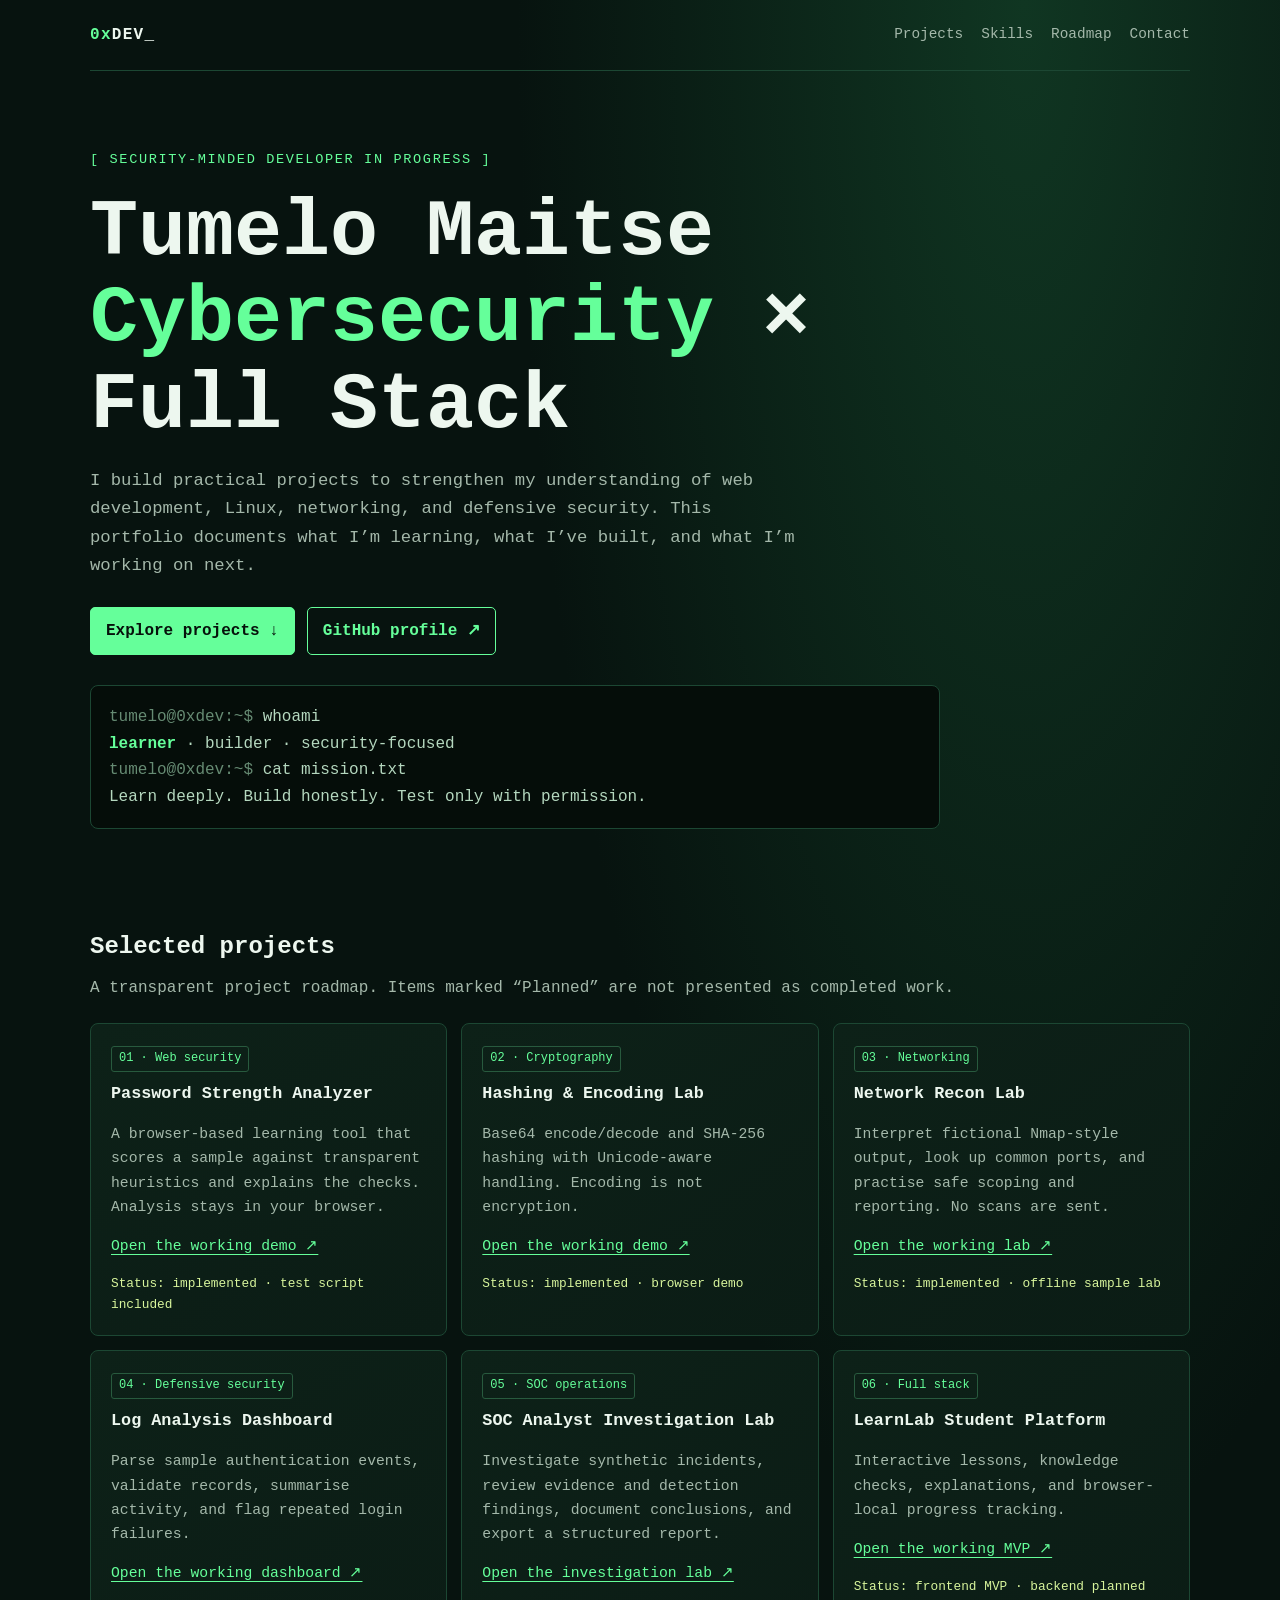
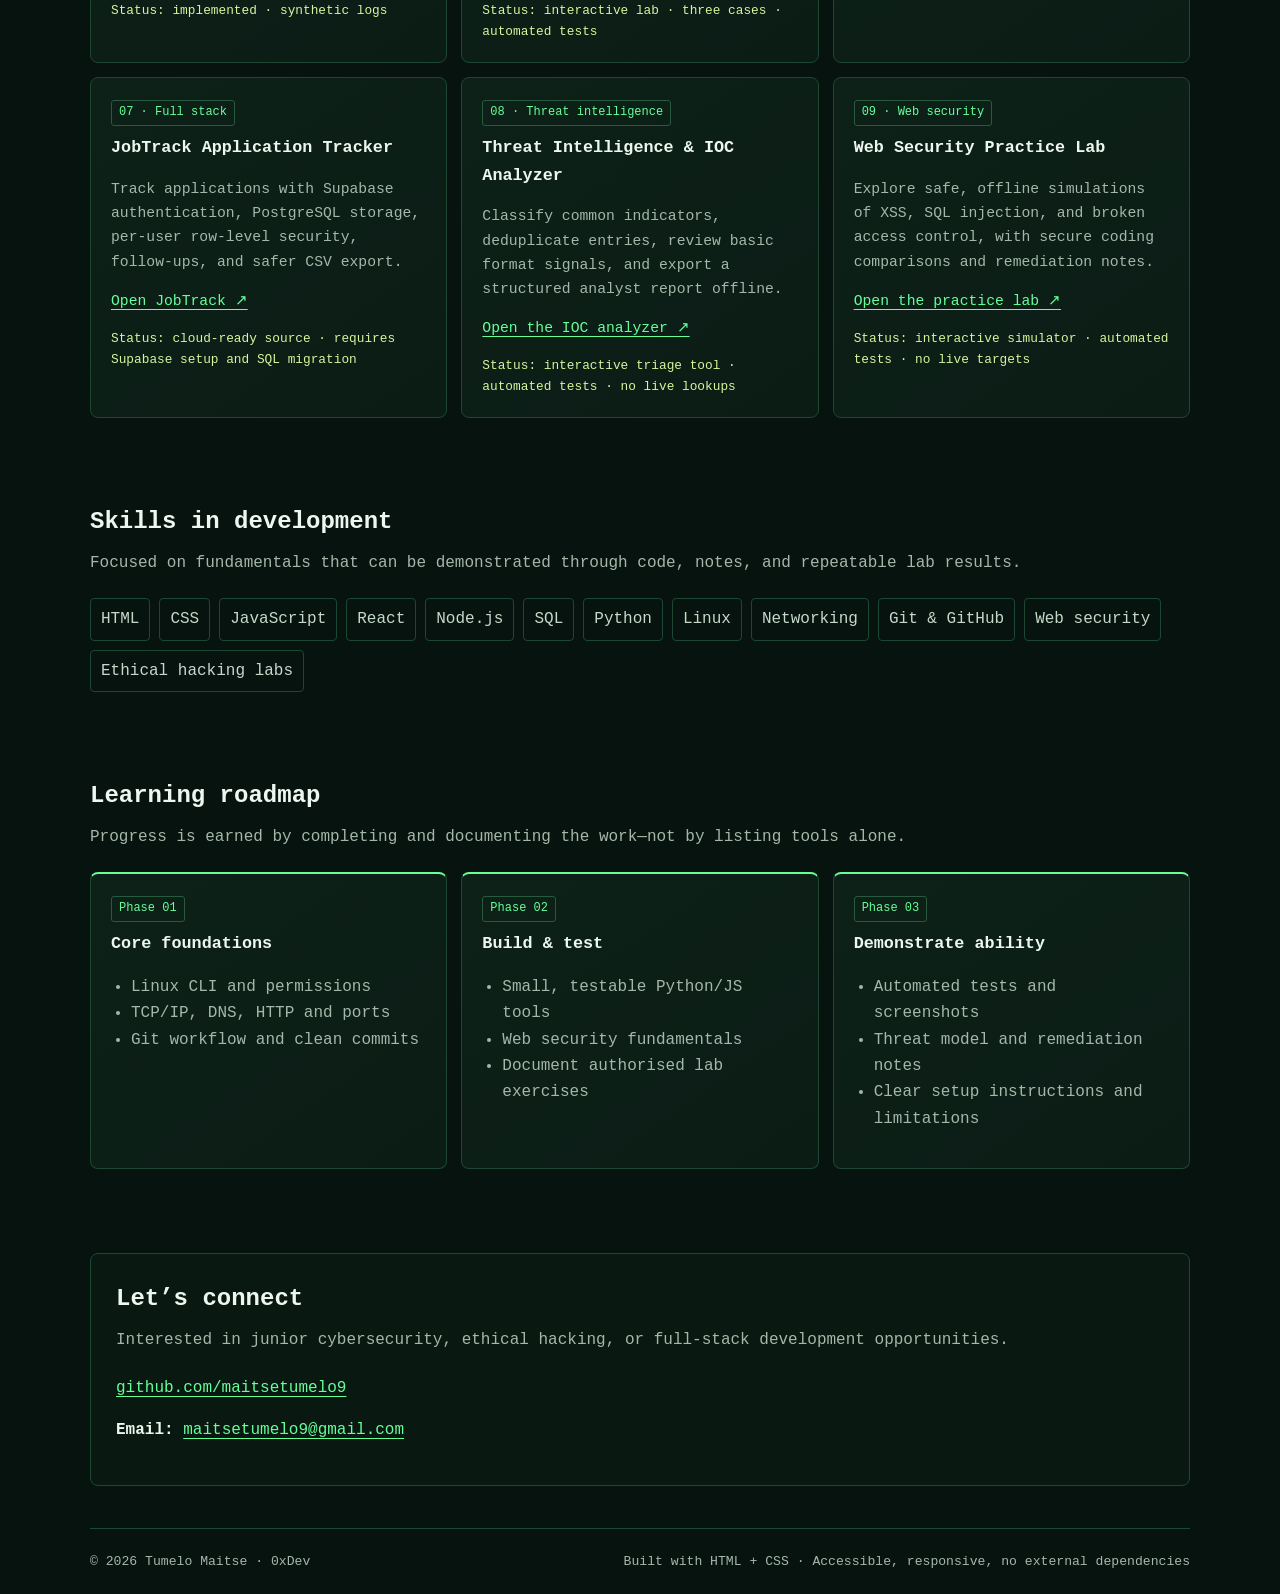
==== index.html @ 0d1ab7cb "Fix visible newline between portfolio project cards" ====
<!doctype html>
<html lang="en">
<head>
  <meta charset="utf-8">
  <meta name="viewport" content="width=device-width, initial-scale=1">
  <meta name="theme-color" content="#07130f">
  <meta name="description" content="Tumelo Maitse's cybersecurity and full-stack development portfolio: learning projects, security tooling, and a practical skills roadmap.">
  <title>0xDev | Tumelo Maitse — Cybersecurity & Full Stack</title>
  <style>
    :root{color-scheme:dark;--bg:#07130f;--panel:#0b1c15;--line:#1c4733;--green:#65ff9a;--muted:#a4b8aa;--text:#edf7ef;--amber:#d8f59c}
    *{box-sizing:border-box}html{scroll-behavior:smooth}body{margin:0;background:radial-gradient(ellipse at 80% 0%,#103622 0,transparent 35%),var(--bg);color:var(--text);font:16px/1.65 ui-monospace,SFMono-Regular,Consolas,monospace}
    a{color:var(--green);text-underline-offset:4px}a:focus-visible,button:focus-visible,input:focus-visible{outline:2px solid var(--amber);outline-offset:4px}
    .wrap{width:min(1100px,calc(100% - 36px));margin:auto}.top{display:flex;justify-content:space-between;gap:20px;align-items:center;padding:22px 0;border-bottom:1px solid var(--line)}.brand{font-weight:800;letter-spacing:.08em}.brand span{color:var(--green)}nav{display:flex;flex-wrap:wrap;gap:18px}nav a{text-decoration:none;color:var(--muted);font-size:.9rem}nav a:hover{color:var(--green)}
    .hero{padding:78px 0 56px;max-width:850px}.eyebrow{color:var(--green);font-size:.85rem;letter-spacing:.12em;text-transform:uppercase}.hero h1{font-size:clamp(2.3rem,7vw,5rem);line-height:1.08;margin:18px 0}.hero h1 span{color:var(--green)}.hero p{max-width:720px;color:var(--muted);font-size:1.08rem}.actions{display:flex;gap:12px;flex-wrap:wrap;margin-top:26px}.btn{display:inline-block;border:1px solid var(--green);padding:10px 15px;border-radius:5px;text-decoration:none;font-weight:700}.btn.primary{background:var(--green);color:#06110b}.terminal{margin-top:30px;border:1px solid var(--line);background:#050d09;border-radius:8px;padding:18px;overflow:auto;color:#b5d8bf}.terminal strong{color:var(--green)}.terminal .dim{color:#668b73}
    section{padding:42px 0}h2{font-size:1.5rem;margin:0 0 8px} .sub{color:var(--muted);margin:0 0 22px}.grid{display:grid;grid-template-columns:repeat(3,minmax(0,1fr));gap:14px}.card{border:1px solid var(--line);background:linear-gradient(145deg,#0d2118,var(--panel));padding:20px;border-radius:8px;min-width:0}.card h3{margin:8px 0;font-size:1.05rem}.card p{color:var(--muted);font-size:.92rem}.tag{display:inline-block;border:1px solid #285a3e;border-radius:3px;padding:2px 7px;color:var(--green);font-size:.75rem}.status{color:var(--amber);font-size:.8rem}.skills{display:flex;flex-wrap:wrap;gap:9px}.skills span{padding:7px 10px;border:1px solid var(--line);border-radius:4px;color:#c5d9cb}.roadmap{display:grid;grid-template-columns:repeat(3,minmax(0,1fr));gap:14px}.roadmap .card{border-top:2px solid var(--green)}.roadmap ul{padding-left:20px;color:var(--muted)}.contact{border:1px solid var(--line);padding:25px;border-radius:8px;background:#091810}footer{border-top:1px solid var(--line);padding:22px 0;color:var(--muted);font-size:.82rem;display:flex;justify-content:space-between;gap:15px;flex-wrap:wrap}
    @media(max-width:760px){.grid,.roadmap{grid-template-columns:repeat(2,minmax(0,1fr))}.hero{padding-top:54px}}@media(max-width:520px){.grid,.roadmap{grid-template-columns:1fr}.top{align-items:flex-start;flex-direction:column}.hero{padding-top:40px}}
    @media(prefers-reduced-motion:reduce){html{scroll-behavior:auto}}
  </style>
</head>
<body>
  <div class="wrap">
    <header class="top">
      <a class="brand" href="#home" aria-label="0xDev home" style="color:var(--text);text-decoration:none"><span>0x</span>DEV_</a>
      <nav aria-label="Main navigation"><a href="#projects">Projects</a><a href="#skills">Skills</a><a href="#roadmap">Roadmap</a><a href="#contact">Contact</a></nav>
    </header>
    <main id="home">
      <section class="hero">
        <div class="eyebrow">[ Security-minded developer in progress ]</div>
        <h1>Tumelo Maitse<br><span>Cybersecurity</span> × Full Stack</h1>
        <p>I build practical projects to strengthen my understanding of web development, Linux, networking, and defensive security. This portfolio documents what I’m learning, what I’ve built, and what I’m working on next.</p>
        <div class="actions"><a class="btn primary" href="#projects">Explore projects ↓</a><a class="btn" href="https://github.com/maitsetumelo9" target="_blank" rel="noopener noreferrer">GitHub profile ↗</a></div>
        <div class="terminal" role="img" aria-label="Terminal-style introduction">
          <div><span class="dim">tumelo@0xdev:~$</span> whoami</div>
          <div><strong>learner</strong> · builder · security-focused</div>
          <div><span class="dim">tumelo@0xdev:~$</span> cat mission.txt</div>
          <div>Learn deeply. Build honestly. Test only with permission.</div>
        </div>
      </section>
      <section id="projects">
        <h2>Selected projects</h2>
        <p class="sub">A transparent project roadmap. Items marked “Planned” are not presented as completed work.</p>
        <div class="grid">
          <article class="card"><span class="tag">01 · Web security</span><h3>Password Strength Analyzer</h3><p>A browser-based learning tool that scores a sample against transparent heuristics and explains the checks. Analysis stays in your browser.</p><p><a href="projects/password-strength-analyzer/index.html">Open the working demo ↗</a></p><div class="status">Status: implemented · test script included</div></article>
          <article class="card"><span class="tag">02 · Cryptography</span><h3>Hashing & Encoding Lab</h3><p>Base64 encode/decode and SHA-256 hashing with Unicode-aware handling. Encoding is not encryption.</p><p><a href="projects/hash-encoding-lab/index.html">Open the working demo ↗</a></p><div class="status">Status: implemented · browser demo</div></article>
          <article class="card"><span class="tag">03 · Networking</span><h3>Network Recon Lab</h3><p>Interpret fictional Nmap-style output, look up common ports, and practise safe scoping and reporting. No scans are sent.</p><p><a href="projects/network-recon-lab/index.html">Open the working lab ↗</a></p><div class="status">Status: implemented · offline sample lab</div></article>
          <article class="card"><span class="tag">04 · Defensive security</span><h3>Log Analysis Dashboard</h3><p>Parse sample authentication events, validate records, summarise activity, and flag repeated login failures.</p><p><a href="projects/log-analysis-dashboard/index.html">Open the working dashboard ↗</a></p><div class="status">Status: implemented · synthetic logs</div></article>
          <article class="card"><span class="tag">05 · SOC operations</span><h3>SOC Analyst Investigation Lab</h3><p>Investigate synthetic incidents, review evidence and detection findings, document conclusions, and export a structured report.</p><p><a href="projects/soc-analyst-investigation-lab/index.html">Open the investigation lab ↗</a></p><div class="status">Status: interactive lab · three cases · automated tests</div></article>
          <article class="card"><span class="tag">06 · Full stack</span><h3>LearnLab Student Platform</h3><p>Interactive lessons, knowledge checks, explanations, and browser-local progress tracking.</p><p><a href="projects/student-learning-platform/index.html">Open the working MVP ↗</a></p><div class="status">Status: frontend MVP · backend planned</div></article>
          <article class="card"><span class="tag">07 · Full stack</span><h3>JobTrack Application Tracker</h3><p>Track applications with Supabase authentication, PostgreSQL storage, per-user row-level security, follow-ups, and safer CSV export.</p><p><a href="projects/secure-job-tracker/index.html">Open JobTrack ↗</a></p><div class="status">Status: cloud-ready source · requires Supabase setup and SQL migration</div></article>
          <article class="card"><span class="tag">08 · Threat intelligence</span><h3>Threat Intelligence & IOC Analyzer</h3><p>Classify common indicators, deduplicate entries, review basic format signals, and export a structured analyst report offline.</p><p><a href="projects/threat-intelligence-ioc-analyzer/index.html">Open the IOC analyzer ↗</a></p><div class="status">Status: interactive triage tool · automated tests · no live lookups</div></article>
          <article class="card"><span class="tag">09 · Web security</span><h3>Web Security Practice Lab</h3><p>Explore safe, offline simulations of XSS, SQL injection, and broken access control, with secure coding comparisons and remediation notes.</p><p><a href="projects/web-security-practice-lab/index.html">Open the practice lab ↗</a></p><div class="status">Status: interactive simulator · automated tests · no live targets</div></article>
        </div>
      </section>
      <section id="skills">
        <h2>Skills in development</h2>
        <p class="sub">Focused on fundamentals that can be demonstrated through code, notes, and repeatable lab results.</p>
        <div class="skills"><span>HTML</span><span>CSS</span><span>JavaScript</span><span>React</span><span>Node.js</span><span>SQL</span><span>Python</span><span>Linux</span><span>Networking</span><span>Git & GitHub</span><span>Web security</span><span>Ethical hacking labs</span></div>
      </section>
      <section id="roadmap">
        <h2>Learning roadmap</h2>
        <p class="sub">Progress is earned by completing and documenting the work—not by listing tools alone.</p>
        <div class="roadmap">
          <article class="card"><span class="tag">Phase 01</span><h3>Core foundations</h3><ul><li>Linux CLI and permissions</li><li>TCP/IP, DNS, HTTP and ports</li><li>Git workflow and clean commits</li></ul></article>
          <article class="card"><span class="tag">Phase 02</span><h3>Build & test</h3><ul><li>Small, testable Python/JS tools</li><li>Web security fundamentals</li><li>Document authorised lab exercises</li></ul></article>
          <article class="card"><span class="tag">Phase 03</span><h3>Demonstrate ability</h3><ul><li>Automated tests and screenshots</li><li>Threat model and remediation notes</li><li>Clear setup instructions and limitations</li></ul></article>
        </div>
      </section>
      <section id="contact">
        <div class="contact"><h2>Let’s connect</h2><p class="sub">Interested in junior cybersecurity, ethical hacking, or full-stack development opportunities.</p><a href="https://github.com/maitsetumelo9" target="_blank" rel="noopener noreferrer">github.com/maitsetumelo9</a><p><strong>Email:</strong> <a href="mailto:maitsetumelo9@gmail.com">maitsetumelo9@gmail.com</a></p></div>
      </section>
    </main>
    <footer><span>© <span id="year">2026</span> Tumelo Maitse · 0xDev</span><span>Built with HTML + CSS · Accessible, responsive, no external dependencies</span></footer>
  </div>
</body>
</html>
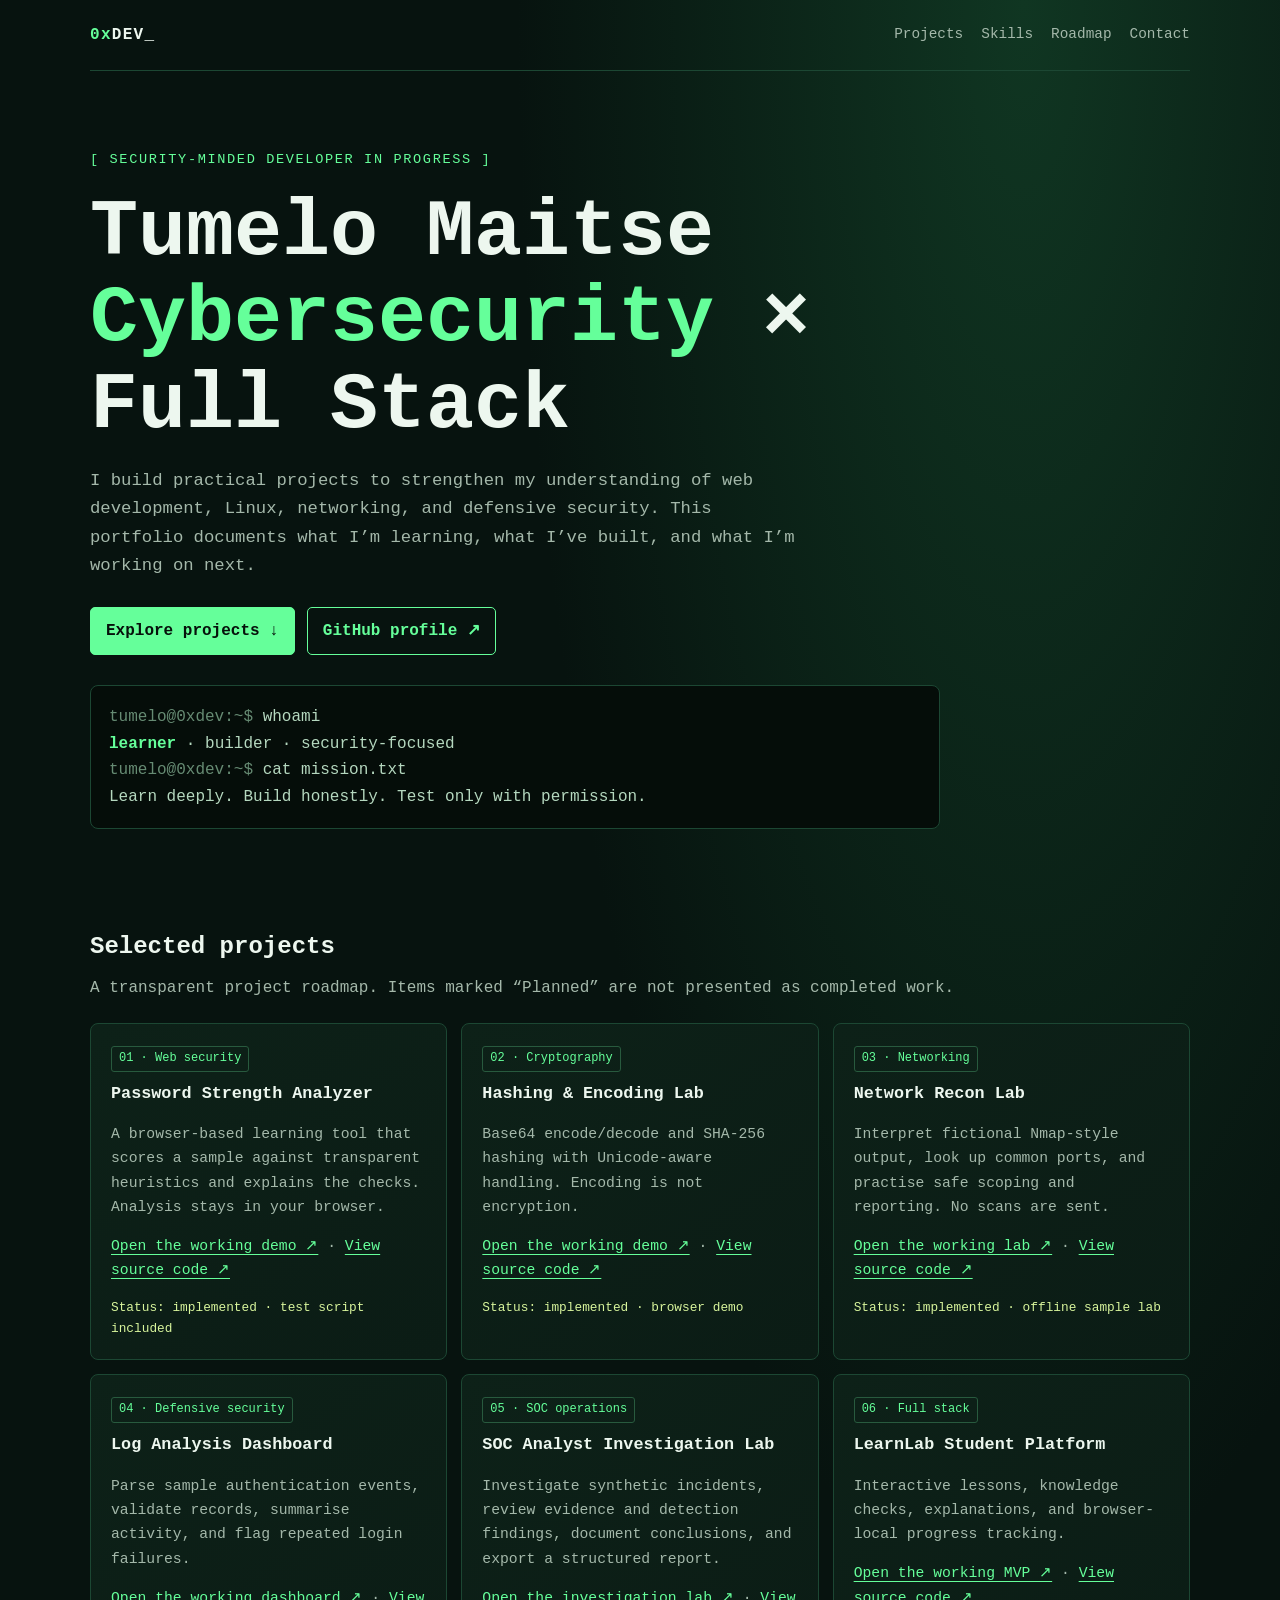
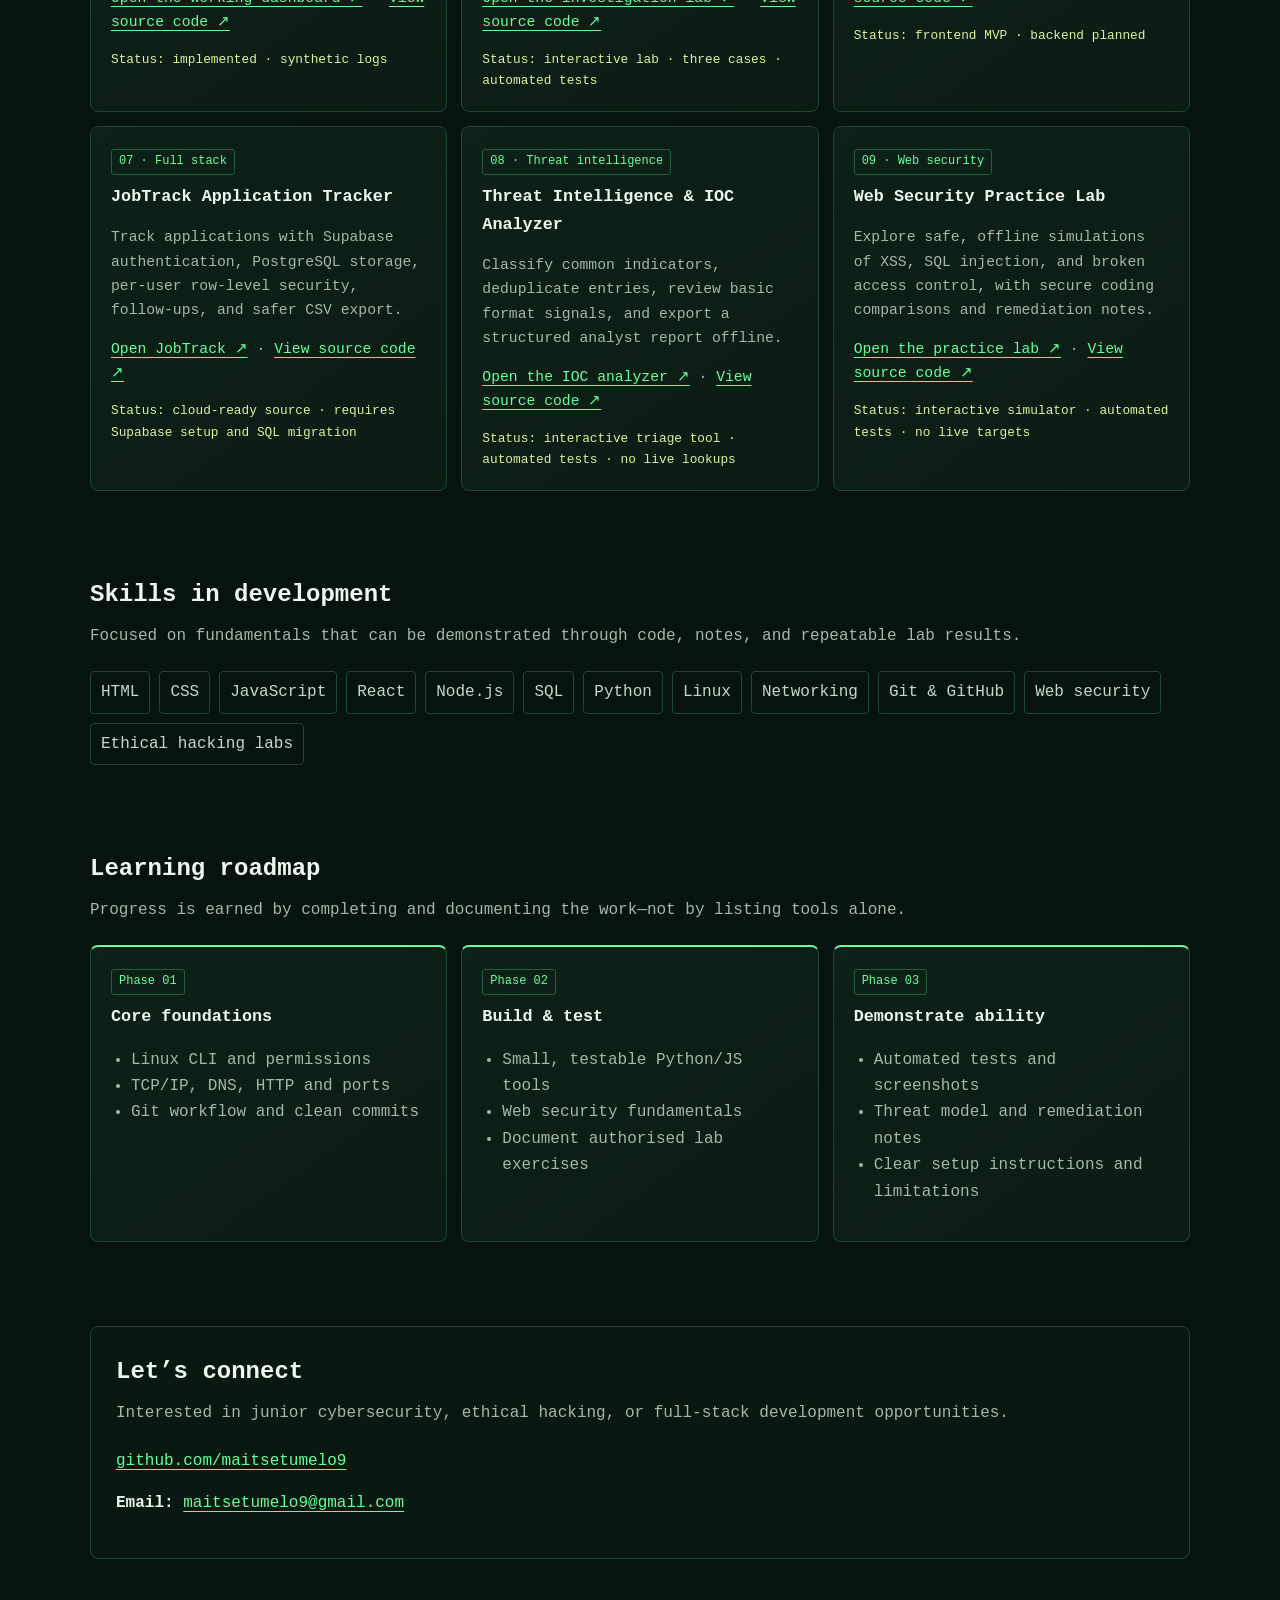
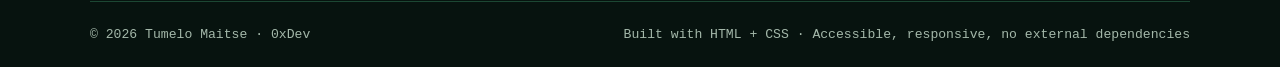
==== commit 42d937aa: "Improve portfolio accessibility and add source links" ====
--- a/index.html
+++ b/index.html
@@ -9,7 +9,7 @@
   <style>
     :root{color-scheme:dark;--bg:#07130f;--panel:#0b1c15;--line:#1c4733;--green:#65ff9a;--muted:#a4b8aa;--text:#edf7ef;--amber:#d8f59c}
     *{box-sizing:border-box}html{scroll-behavior:smooth}body{margin:0;background:radial-gradient(ellipse at 80% 0%,#103622 0,transparent 35%),var(--bg);color:var(--text);font:16px/1.65 ui-monospace,SFMono-Regular,Consolas,monospace}
-    a{color:var(--green);text-underline-offset:4px}a:focus-visible,button:focus-visible,input:focus-visible{outline:2px solid var(--amber);outline-offset:4px}
+    a{color:var(--green);text-underline-offset:4px}.skip-link{position:absolute;left:-9999px;top:8px;padding:8px 12px;border-radius:4px;background:var(--green);color:#06110b;font-weight:700;z-index:1000}.skip-link:focus{left:18px}a:focus-visible,button:focus-visible,input:focus-visible{outline:2px solid var(--amber);outline-offset:4px}
     .wrap{width:min(1100px,calc(100% - 36px));margin:auto}.top{display:flex;justify-content:space-between;gap:20px;align-items:center;padding:22px 0;border-bottom:1px solid var(--line)}.brand{font-weight:800;letter-spacing:.08em}.brand span{color:var(--green)}nav{display:flex;flex-wrap:wrap;gap:18px}nav a{text-decoration:none;color:var(--muted);font-size:.9rem}nav a:hover{color:var(--green)}
     .hero{padding:78px 0 56px;max-width:850px}.eyebrow{color:var(--green);font-size:.85rem;letter-spacing:.12em;text-transform:uppercase}.hero h1{font-size:clamp(2.3rem,7vw,5rem);line-height:1.08;margin:18px 0}.hero h1 span{color:var(--green)}.hero p{max-width:720px;color:var(--muted);font-size:1.08rem}.actions{display:flex;gap:12px;flex-wrap:wrap;margin-top:26px}.btn{display:inline-block;border:1px solid var(--green);padding:10px 15px;border-radius:5px;text-decoration:none;font-weight:700}.btn.primary{background:var(--green);color:#06110b}.terminal{margin-top:30px;border:1px solid var(--line);background:#050d09;border-radius:8px;padding:18px;overflow:auto;color:#b5d8bf}.terminal strong{color:var(--green)}.terminal .dim{color:#668b73}
     section{padding:42px 0}h2{font-size:1.5rem;margin:0 0 8px} .sub{color:var(--muted);margin:0 0 22px}.grid{display:grid;grid-template-columns:repeat(3,minmax(0,1fr));gap:14px}.card{border:1px solid var(--line);background:linear-gradient(145deg,#0d2118,var(--panel));padding:20px;border-radius:8px;min-width:0}.card h3{margin:8px 0;font-size:1.05rem}.card p{color:var(--muted);font-size:.92rem}.tag{display:inline-block;border:1px solid #285a3e;border-radius:3px;padding:2px 7px;color:var(--green);font-size:.75rem}.status{color:var(--amber);font-size:.8rem}.skills{display:flex;flex-wrap:wrap;gap:9px}.skills span{padding:7px 10px;border:1px solid var(--line);border-radius:4px;color:#c5d9cb}.roadmap{display:grid;grid-template-columns:repeat(3,minmax(0,1fr));gap:14px}.roadmap .card{border-top:2px solid var(--green)}.roadmap ul{padding-left:20px;color:var(--muted)}.contact{border:1px solid var(--line);padding:25px;border-radius:8px;background:#091810}footer{border-top:1px solid var(--line);padding:22px 0;color:var(--muted);font-size:.82rem;display:flex;justify-content:space-between;gap:15px;flex-wrap:wrap}
@@ -18,13 +18,14 @@
   </style>
 </head>
 <body>
+  <a class="skip-link" href="#main-content">Skip to content</a>
   <div class="wrap">
     <header class="top">
       <a class="brand" href="#home" aria-label="0xDev home" style="color:var(--text);text-decoration:none"><span>0x</span>DEV_</a>
       <nav aria-label="Main navigation"><a href="#projects">Projects</a><a href="#skills">Skills</a><a href="#roadmap">Roadmap</a><a href="#contact">Contact</a></nav>
     </header>
-    <main id="home">
-      <section class="hero">
+    <main id="main-content">
+      <section class="hero" id="home">
         <div class="eyebrow">[ Security-minded developer in progress ]</div>
         <h1>Tumelo Maitse<br><span>Cybersecurity</span> × Full Stack</h1>
         <p>I build practical projects to strengthen my understanding of web development, Linux, networking, and defensive security. This portfolio documents what I’m learning, what I’ve built, and what I’m working on next.</p>
@@ -40,15 +41,15 @@
         <h2>Selected projects</h2>
         <p class="sub">A transparent project roadmap. Items marked “Planned” are not presented as completed work.</p>
         <div class="grid">
-          <article class="card"><span class="tag">01 · Web security</span><h3>Password Strength Analyzer</h3><p>A browser-based learning tool that scores a sample against transparent heuristics and explains the checks. Analysis stays in your browser.</p><p><a href="projects/password-strength-analyzer/index.html">Open the working demo ↗</a></p><div class="status">Status: implemented · test script included</div></article>
-          <article class="card"><span class="tag">02 · Cryptography</span><h3>Hashing & Encoding Lab</h3><p>Base64 encode/decode and SHA-256 hashing with Unicode-aware handling. Encoding is not encryption.</p><p><a href="projects/hash-encoding-lab/index.html">Open the working demo ↗</a></p><div class="status">Status: implemented · browser demo</div></article>
-          <article class="card"><span class="tag">03 · Networking</span><h3>Network Recon Lab</h3><p>Interpret fictional Nmap-style output, look up common ports, and practise safe scoping and reporting. No scans are sent.</p><p><a href="projects/network-recon-lab/index.html">Open the working lab ↗</a></p><div class="status">Status: implemented · offline sample lab</div></article>
-          <article class="card"><span class="tag">04 · Defensive security</span><h3>Log Analysis Dashboard</h3><p>Parse sample authentication events, validate records, summarise activity, and flag repeated login failures.</p><p><a href="projects/log-analysis-dashboard/index.html">Open the working dashboard ↗</a></p><div class="status">Status: implemented · synthetic logs</div></article>
-          <article class="card"><span class="tag">05 · SOC operations</span><h3>SOC Analyst Investigation Lab</h3><p>Investigate synthetic incidents, review evidence and detection findings, document conclusions, and export a structured report.</p><p><a href="projects/soc-analyst-investigation-lab/index.html">Open the investigation lab ↗</a></p><div class="status">Status: interactive lab · three cases · automated tests</div></article>
-          <article class="card"><span class="tag">06 · Full stack</span><h3>LearnLab Student Platform</h3><p>Interactive lessons, knowledge checks, explanations, and browser-local progress tracking.</p><p><a href="projects/student-learning-platform/index.html">Open the working MVP ↗</a></p><div class="status">Status: frontend MVP · backend planned</div></article>
-          <article class="card"><span class="tag">07 · Full stack</span><h3>JobTrack Application Tracker</h3><p>Track applications with Supabase authentication, PostgreSQL storage, per-user row-level security, follow-ups, and safer CSV export.</p><p><a href="projects/secure-job-tracker/index.html">Open JobTrack ↗</a></p><div class="status">Status: cloud-ready source · requires Supabase setup and SQL migration</div></article>
-          <article class="card"><span class="tag">08 · Threat intelligence</span><h3>Threat Intelligence & IOC Analyzer</h3><p>Classify common indicators, deduplicate entries, review basic format signals, and export a structured analyst report offline.</p><p><a href="projects/threat-intelligence-ioc-analyzer/index.html">Open the IOC analyzer ↗</a></p><div class="status">Status: interactive triage tool · automated tests · no live lookups</div></article>
-          <article class="card"><span class="tag">09 · Web security</span><h3>Web Security Practice Lab</h3><p>Explore safe, offline simulations of XSS, SQL injection, and broken access control, with secure coding comparisons and remediation notes.</p><p><a href="projects/web-security-practice-lab/index.html">Open the practice lab ↗</a></p><div class="status">Status: interactive simulator · automated tests · no live targets</div></article>
+          <article class="card"><span class="tag">01 · Web security</span><h3>Password Strength Analyzer</h3><p>A browser-based learning tool that scores a sample against transparent heuristics and explains the checks. Analysis stays in your browser.</p><p><a href="projects/password-strength-analyzer/index.html">Open the working demo ↗</a> · <a href="https://github.com/maitsetumelo9/tumelo-maitse-Portfolio/tree/main/projects/password-strength-analyzer" target="_blank" rel="noopener noreferrer">View source code ↗</a></p><div class="status">Status: implemented · test script included</div></article>
+          <article class="card"><span class="tag">02 · Cryptography</span><h3>Hashing & Encoding Lab</h3><p>Base64 encode/decode and SHA-256 hashing with Unicode-aware handling. Encoding is not encryption.</p><p><a href="projects/hash-encoding-lab/index.html">Open the working demo ↗</a> · <a href="https://github.com/maitsetumelo9/tumelo-maitse-Portfolio/tree/main/projects/hash-encoding-lab" target="_blank" rel="noopener noreferrer">View source code ↗</a></p><div class="status">Status: implemented · browser demo</div></article>
+          <article class="card"><span class="tag">03 · Networking</span><h3>Network Recon Lab</h3><p>Interpret fictional Nmap-style output, look up common ports, and practise safe scoping and reporting. No scans are sent.</p><p><a href="projects/network-recon-lab/index.html">Open the working lab ↗</a> · <a href="https://github.com/maitsetumelo9/tumelo-maitse-Portfolio/tree/main/projects/network-recon-lab" target="_blank" rel="noopener noreferrer">View source code ↗</a></p><div class="status">Status: implemented · offline sample lab</div></article>
+          <article class="card"><span class="tag">04 · Defensive security</span><h3>Log Analysis Dashboard</h3><p>Parse sample authentication events, validate records, summarise activity, and flag repeated login failures.</p><p><a href="projects/log-analysis-dashboard/index.html">Open the working dashboard ↗</a> · <a href="https://github.com/maitsetumelo9/tumelo-maitse-Portfolio/tree/main/projects/log-analysis-dashboard" target="_blank" rel="noopener noreferrer">View source code ↗</a></p><div class="status">Status: implemented · synthetic logs</div></article>
+          <article class="card"><span class="tag">05 · SOC operations</span><h3>SOC Analyst Investigation Lab</h3><p>Investigate synthetic incidents, review evidence and detection findings, document conclusions, and export a structured report.</p><p><a href="projects/soc-analyst-investigation-lab/index.html">Open the investigation lab ↗</a> · <a href="https://github.com/maitsetumelo9/tumelo-maitse-Portfolio/tree/main/projects/soc-analyst-investigation-lab" target="_blank" rel="noopener noreferrer">View source code ↗</a></p><div class="status">Status: interactive lab · three cases · automated tests</div></article>
+          <article class="card"><span class="tag">06 · Full stack</span><h3>LearnLab Student Platform</h3><p>Interactive lessons, knowledge checks, explanations, and browser-local progress tracking.</p><p><a href="projects/student-learning-platform/index.html">Open the working MVP ↗</a> · <a href="https://github.com/maitsetumelo9/tumelo-maitse-Portfolio/tree/main/projects/student-learning-platform" target="_blank" rel="noopener noreferrer">View source code ↗</a></p><div class="status">Status: frontend MVP · backend planned</div></article>
+          <article class="card"><span class="tag">07 · Full stack</span><h3>JobTrack Application Tracker</h3><p>Track applications with Supabase authentication, PostgreSQL storage, per-user row-level security, follow-ups, and safer CSV export.</p><p><a href="projects/secure-job-tracker/index.html">Open JobTrack ↗</a> · <a href="https://github.com/maitsetumelo9/tumelo-maitse-Portfolio/tree/main/projects/secure-job-tracker" target="_blank" rel="noopener noreferrer">View source code ↗</a></p><div class="status">Status: cloud-ready source · requires Supabase setup and SQL migration</div></article>
+          <article class="card"><span class="tag">08 · Threat intelligence</span><h3>Threat Intelligence & IOC Analyzer</h3><p>Classify common indicators, deduplicate entries, review basic format signals, and export a structured analyst report offline.</p><p><a href="projects/threat-intelligence-ioc-analyzer/index.html">Open the IOC analyzer ↗</a> · <a href="https://github.com/maitsetumelo9/tumelo-maitse-Portfolio/tree/main/projects/threat-intelligence-ioc-analyzer" target="_blank" rel="noopener noreferrer">View source code ↗</a></p><div class="status">Status: interactive triage tool · automated tests · no live lookups</div></article>
+          <article class="card"><span class="tag">09 · Web security</span><h3>Web Security Practice Lab</h3><p>Explore safe, offline simulations of XSS, SQL injection, and broken access control, with secure coding comparisons and remediation notes.</p><p><a href="projects/web-security-practice-lab/index.html">Open the practice lab ↗</a> · <a href="https://github.com/maitsetumelo9/tumelo-maitse-Portfolio/tree/main/projects/web-security-practice-lab" target="_blank" rel="noopener noreferrer">View source code ↗</a></p><div class="status">Status: interactive simulator · automated tests · no live targets</div></article>
         </div>
       </section>
       <section id="skills">
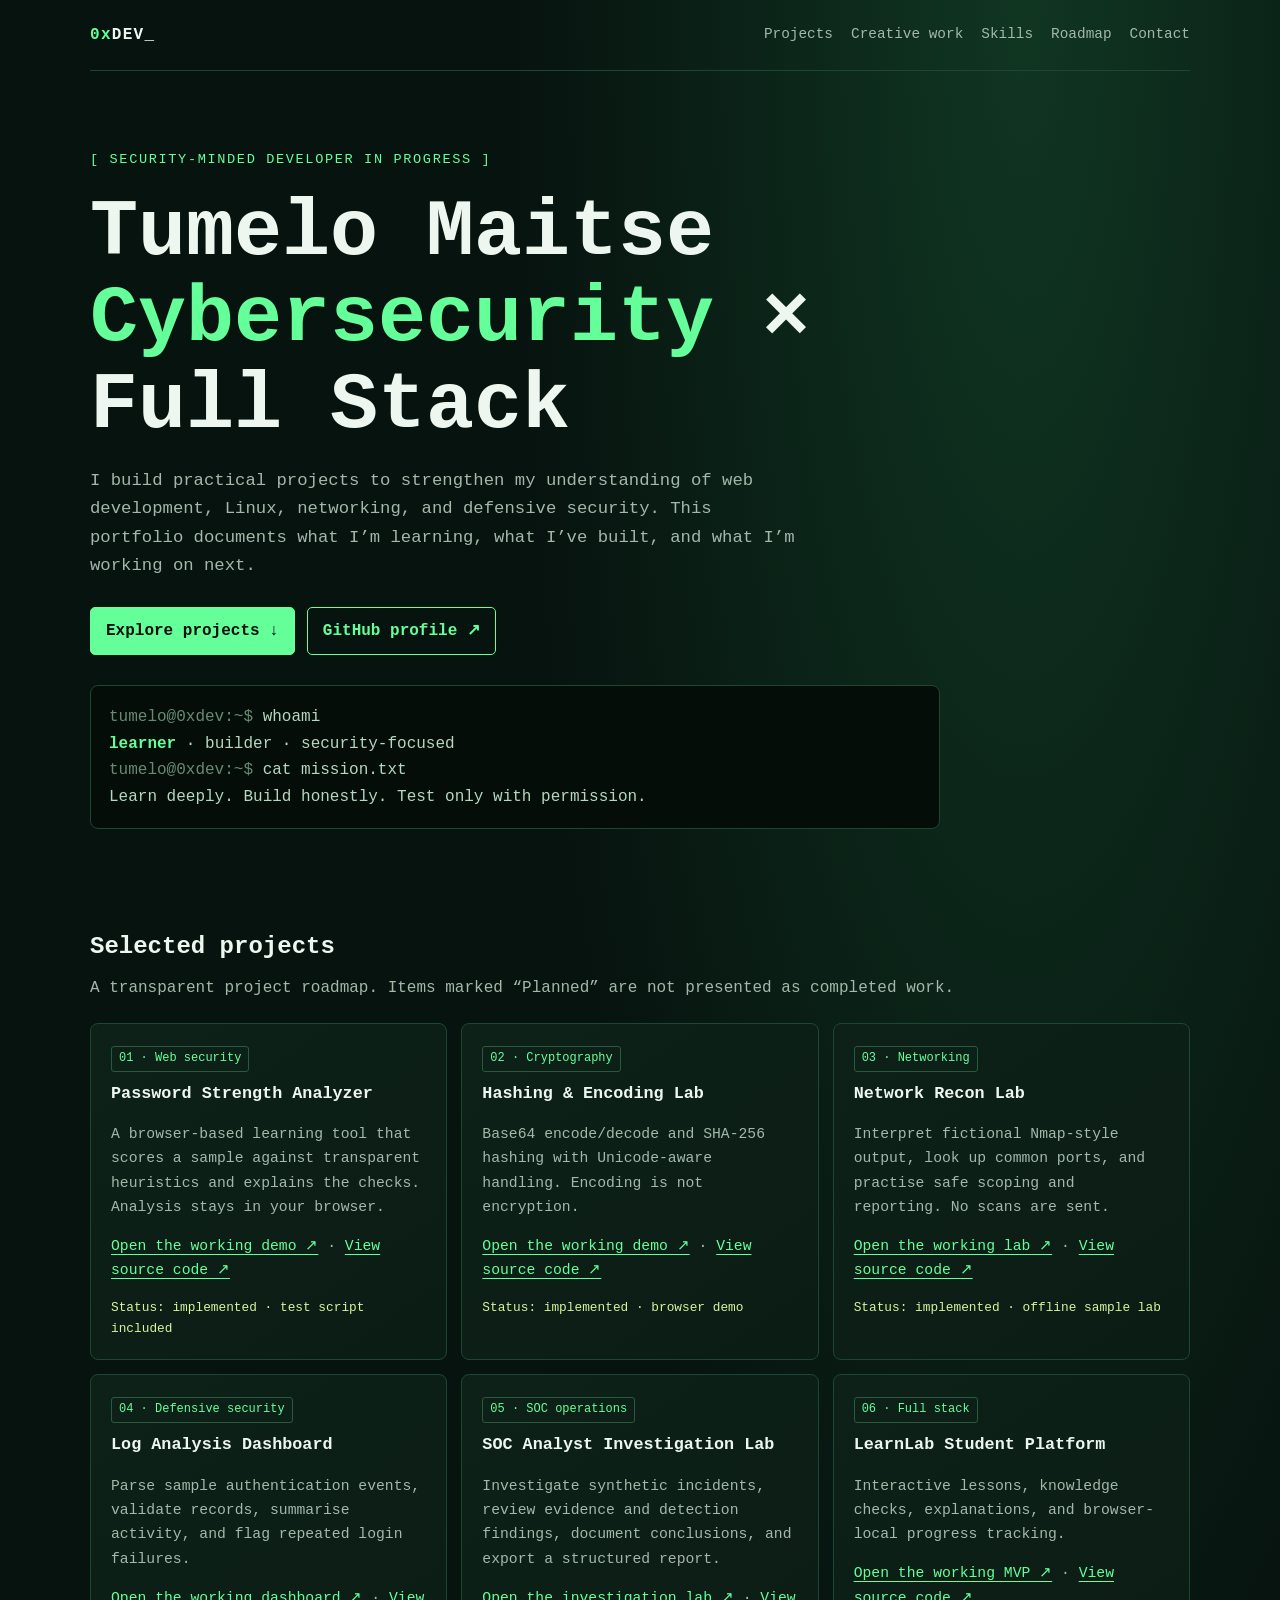
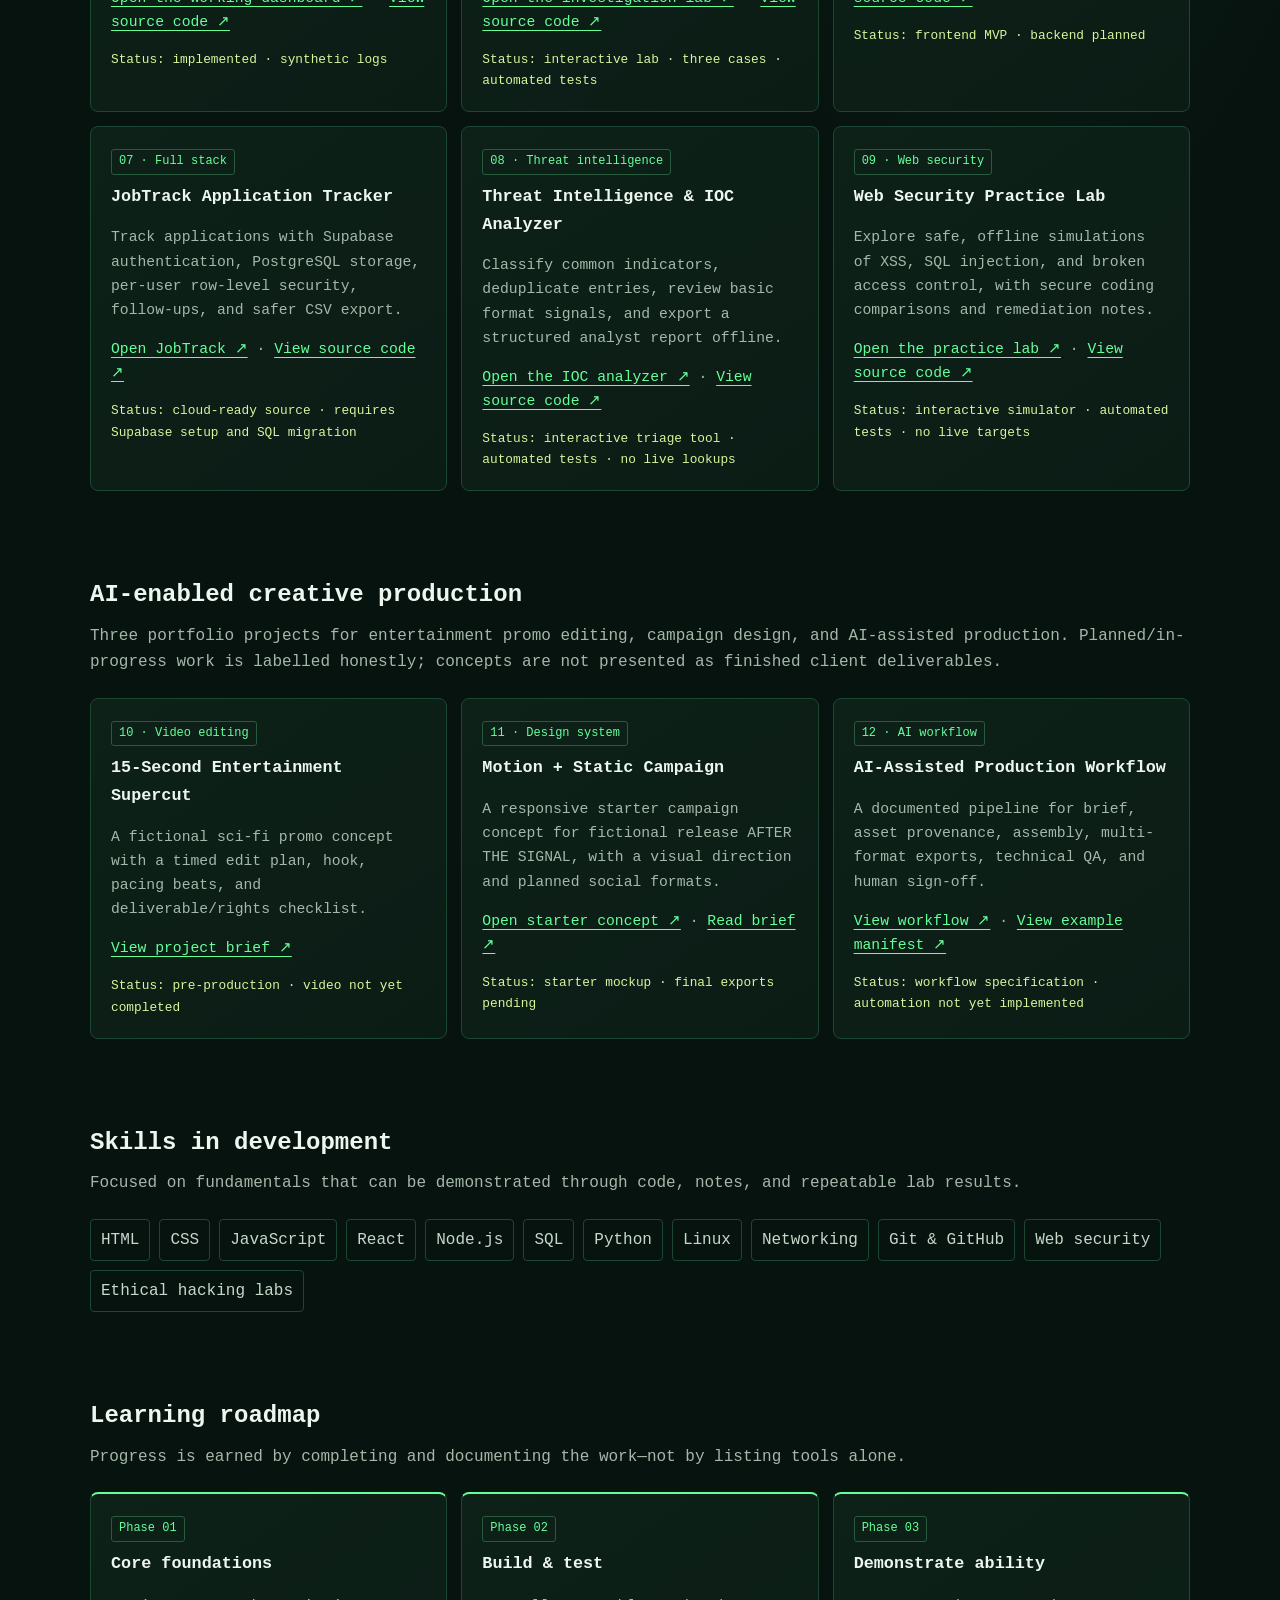
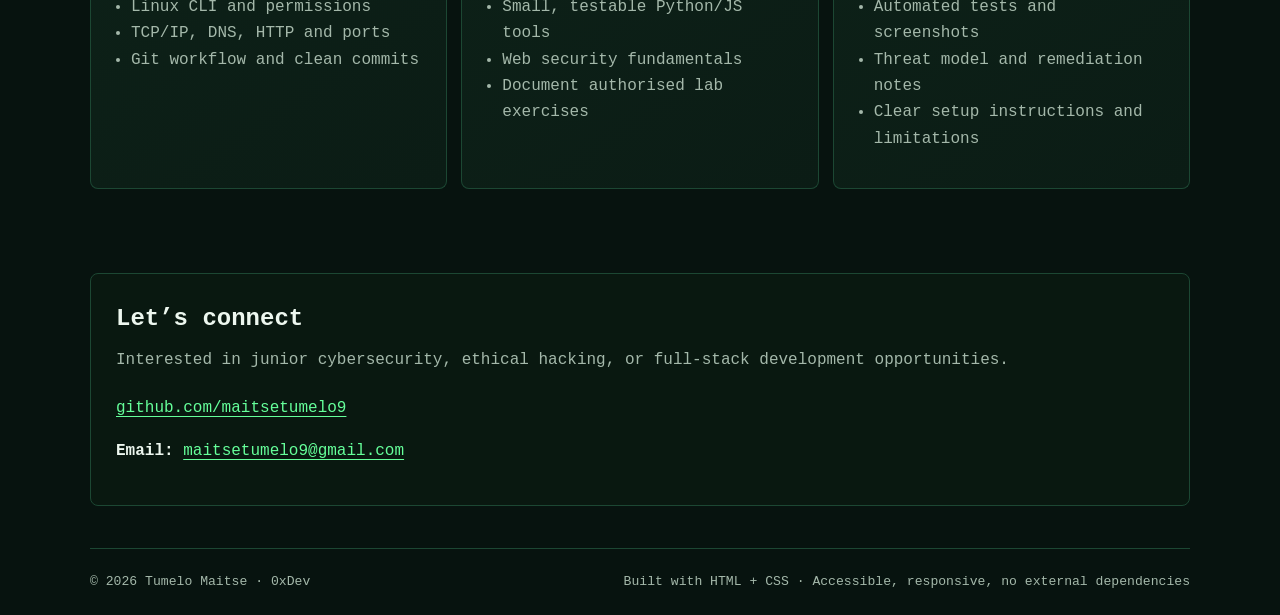
==== commit 9df5172a: "Add AI-enabled creative production portfolio projects" ====
--- a/index.html
+++ b/index.html
@@ -22,7 +22,7 @@
   <div class="wrap">
     <header class="top">
       <a class="brand" href="#home" aria-label="0xDev home" style="color:var(--text);text-decoration:none"><span>0x</span>DEV_</a>
-      <nav aria-label="Main navigation"><a href="#projects">Projects</a><a href="#skills">Skills</a><a href="#roadmap">Roadmap</a><a href="#contact">Contact</a></nav>
+      <nav aria-label="Main navigation"><a href="#projects">Projects</a><a href="#creative">Creative work</a><a href="#skills">Skills</a><a href="#roadmap">Roadmap</a><a href="#contact">Contact</a></nav>
     </header>
     <main id="main-content">
       <section class="hero" id="home">
@@ -52,6 +52,15 @@
           <article class="card"><span class="tag">09 · Web security</span><h3>Web Security Practice Lab</h3><p>Explore safe, offline simulations of XSS, SQL injection, and broken access control, with secure coding comparisons and remediation notes.</p><p><a href="projects/web-security-practice-lab/index.html">Open the practice lab ↗</a> · <a href="https://github.com/maitsetumelo9/tumelo-maitse-Portfolio/tree/main/projects/web-security-practice-lab" target="_blank" rel="noopener noreferrer">View source code ↗</a></p><div class="status">Status: interactive simulator · automated tests · no live targets</div></article>
         </div>
       </section>
+      <section id="creative">
+        <h2>AI-enabled creative production</h2>
+        <p class="sub">Three portfolio projects for entertainment promo editing, campaign design, and AI-assisted production. Planned/in-progress work is labelled honestly; concepts are not presented as finished client deliverables.</p>
+        <div class="grid">
+          <article class="card"><span class="tag">10 · Video editing</span><h3>15-Second Entertainment Supercut</h3><p>A fictional sci-fi promo concept with a timed edit plan, hook, pacing beats, and deliverable/rights checklist.</p><p><a href="projects/entertainment-supercut/README.md">View project brief ↗</a></p><div class="status">Status: pre-production · video not yet completed</div></article>
+          <article class="card"><span class="tag">11 · Design system</span><h3>Motion + Static Campaign</h3><p>A responsive starter campaign concept for fictional release AFTER THE SIGNAL, with a visual direction and planned social formats.</p><p><a href="projects/campaign-motion-static/index.html">Open starter concept ↗</a> · <a href="projects/campaign-motion-static/README.md">Read brief ↗</a></p><div class="status">Status: starter mockup · final exports pending</div></article>
+          <article class="card"><span class="tag">12 · AI workflow</span><h3>AI-Assisted Production Workflow</h3><p>A documented pipeline for brief, asset provenance, assembly, multi-format exports, technical QA, and human sign-off.</p><p><a href="projects/ai-assisted-production-workflow/README.md">View workflow ↗</a> · <a href="projects/ai-assisted-production-workflow/production-manifest.example.json">View example manifest ↗</a></p><div class="status">Status: workflow specification · automation not yet implemented</div></article>
+        </div>
+      </section>
       <section id="skills">
         <h2>Skills in development</h2>
         <p class="sub">Focused on fundamentals that can be demonstrated through code, notes, and repeatable lab results.</p>
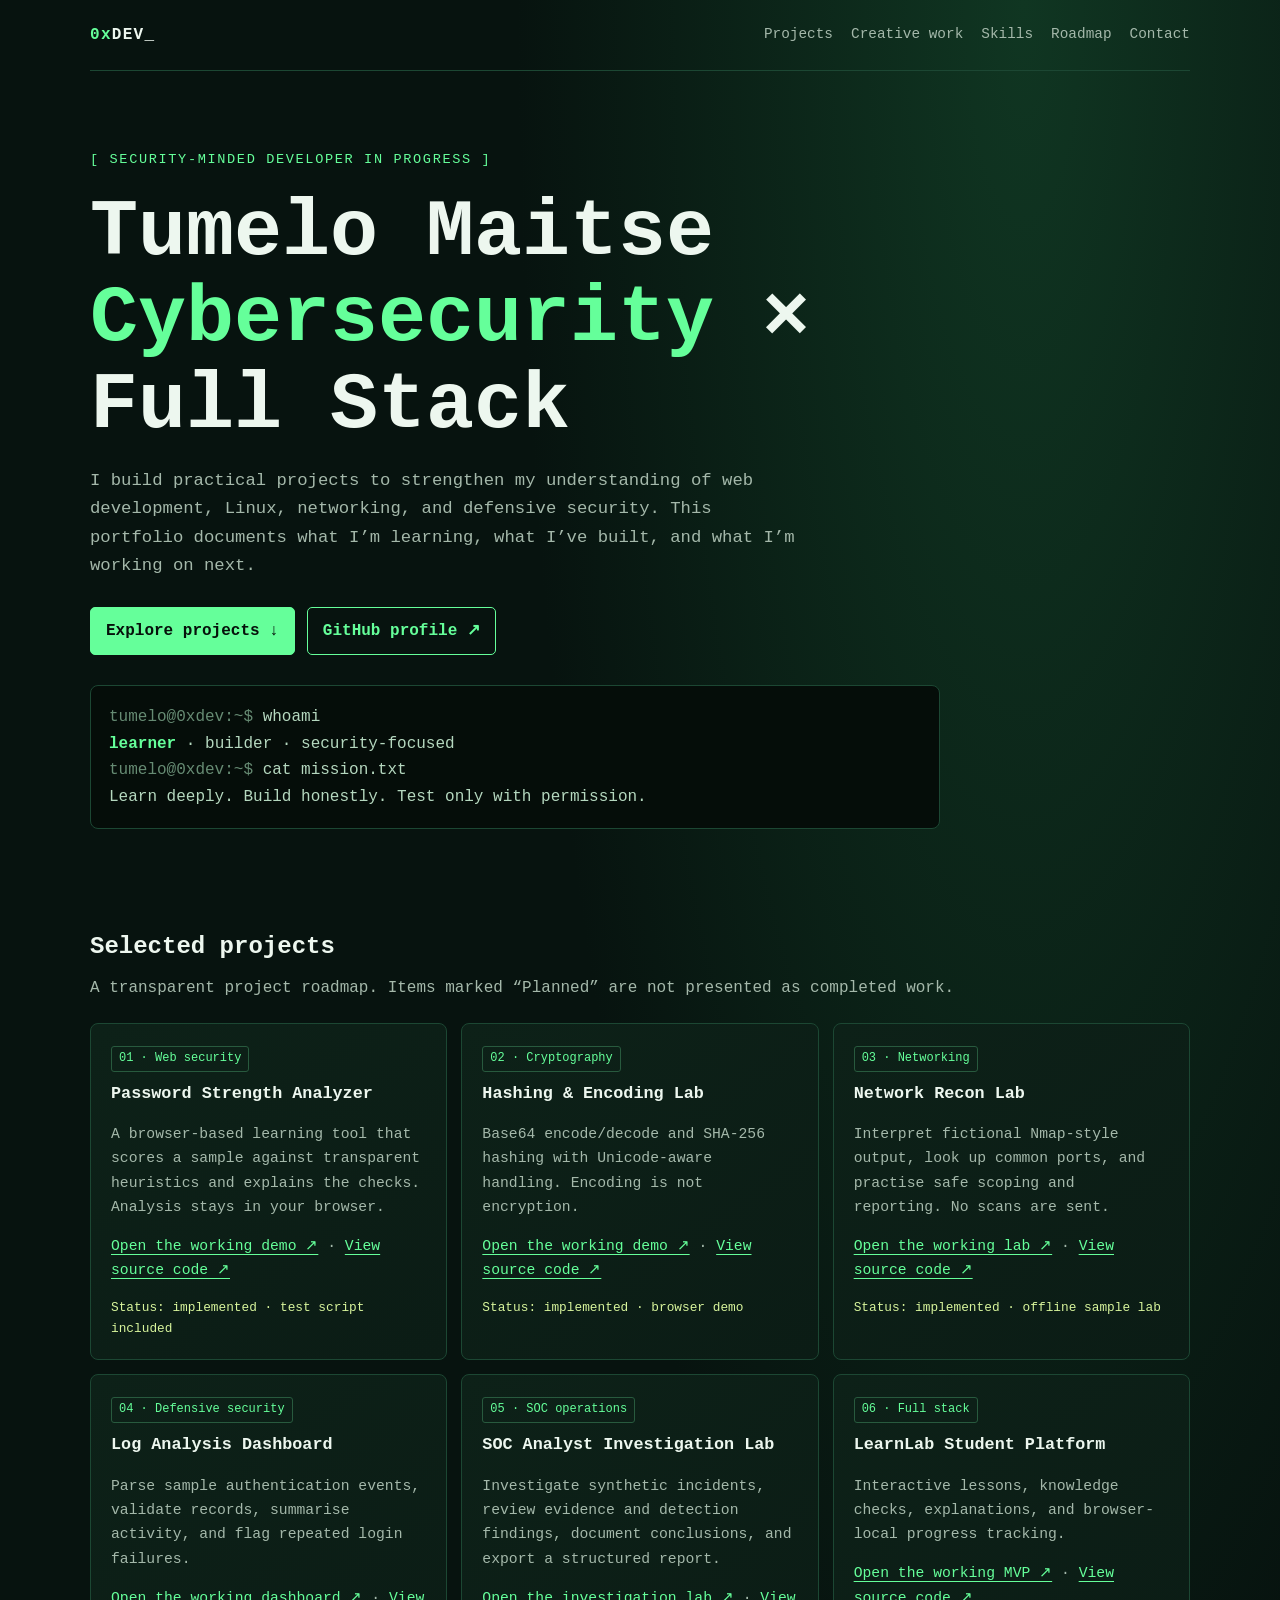
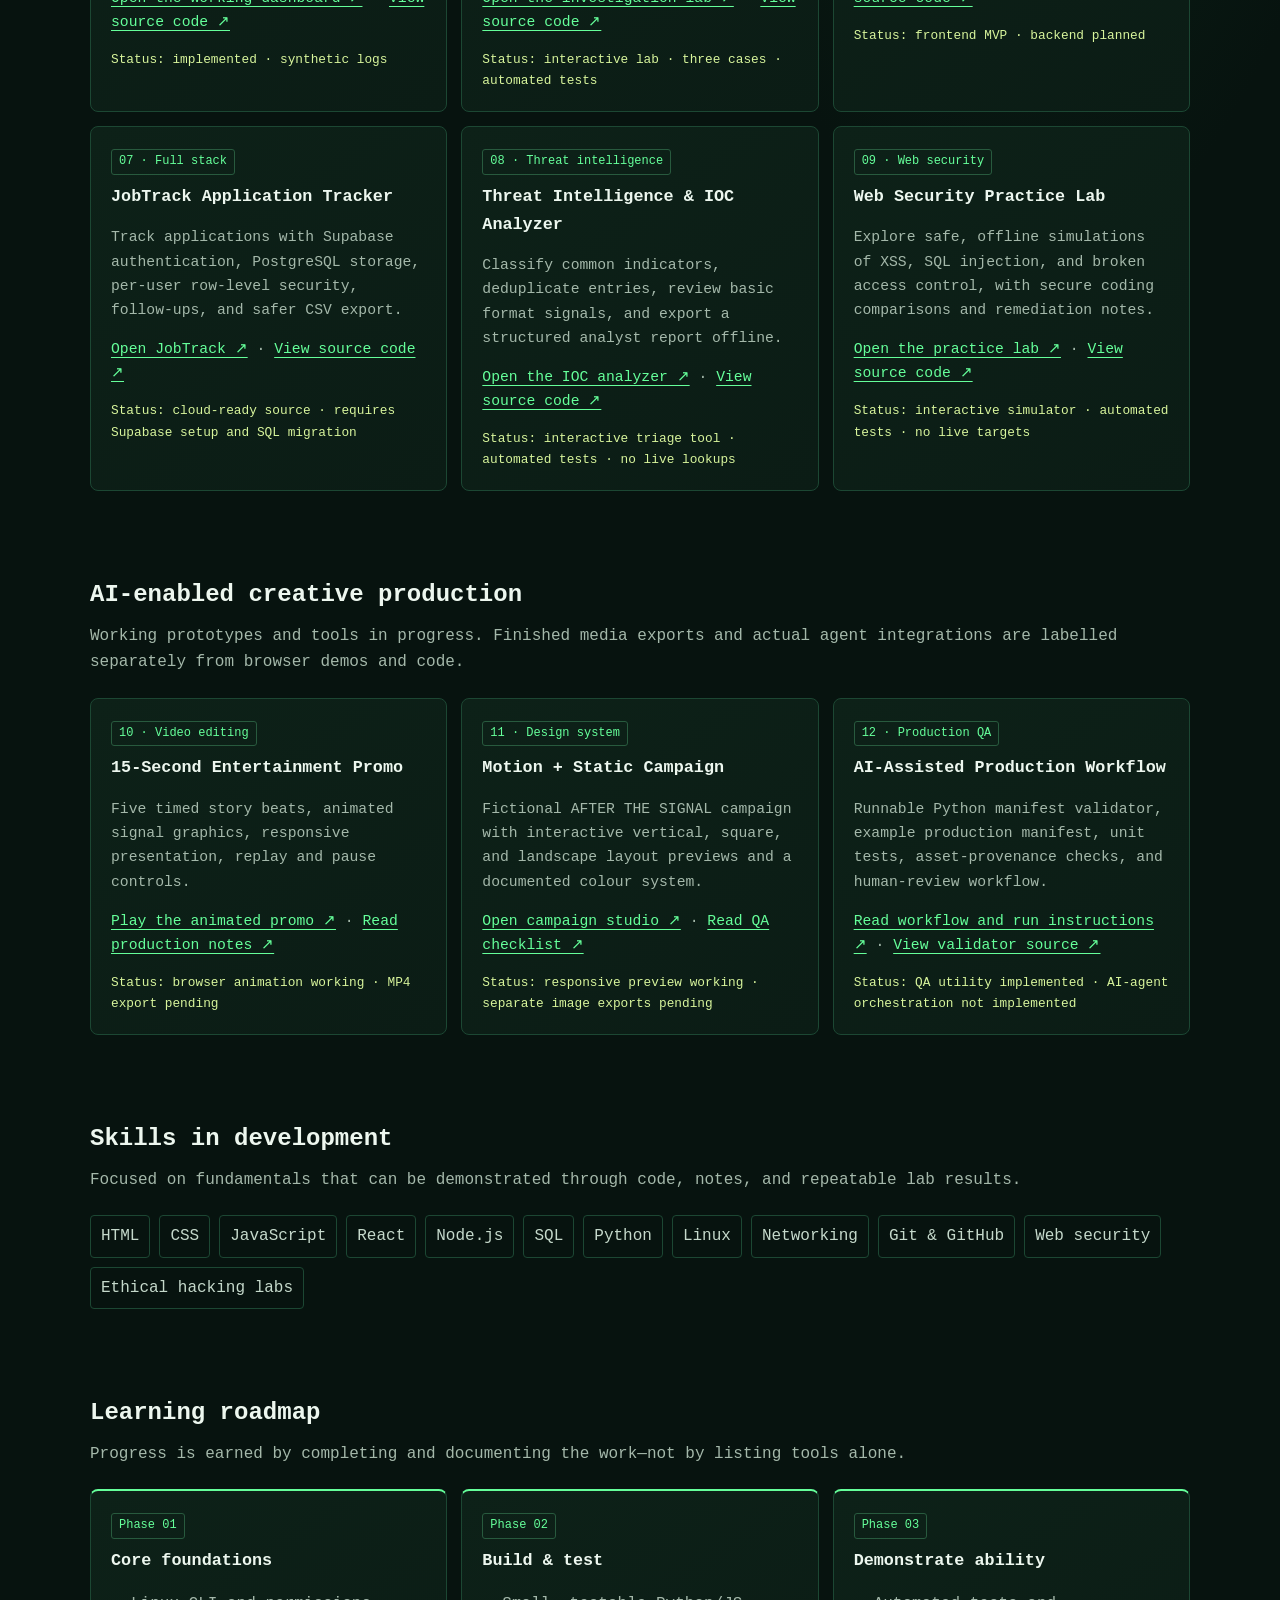
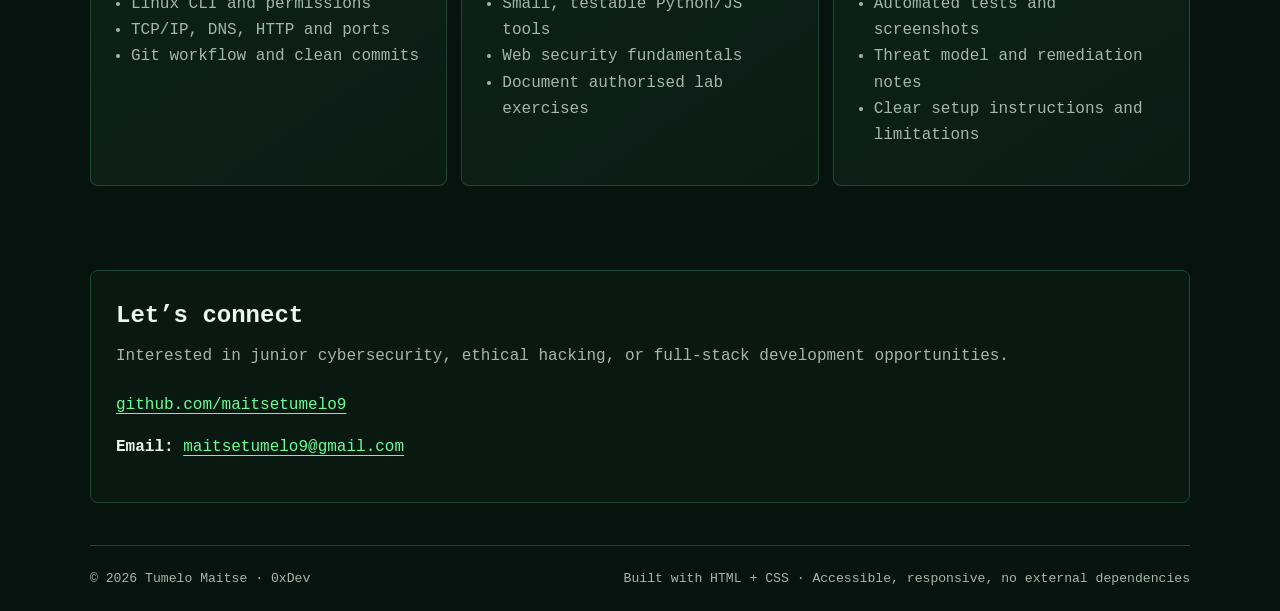
==== commit b5c37223: "Link working creative project prototypes from portfolio" ====
--- a/index.html
+++ b/index.html
@@ -54,11 +54,11 @@
       </section>
       <section id="creative">
         <h2>AI-enabled creative production</h2>
-        <p class="sub">Three portfolio projects for entertainment promo editing, campaign design, and AI-assisted production. Planned/in-progress work is labelled honestly; concepts are not presented as finished client deliverables.</p>
+        <p class="sub">Working prototypes and tools in progress. Finished media exports and actual agent integrations are labelled separately from browser demos and code.</p>
         <div class="grid">
-          <article class="card"><span class="tag">10 · Video editing</span><h3>15-Second Entertainment Supercut</h3><p>A fictional sci-fi promo concept with a timed edit plan, hook, pacing beats, and deliverable/rights checklist.</p><p><a href="projects/entertainment-supercut/README.md">View project brief ↗</a></p><div class="status">Status: pre-production · video not yet completed</div></article>
-          <article class="card"><span class="tag">11 · Design system</span><h3>Motion + Static Campaign</h3><p>A responsive starter campaign concept for fictional release AFTER THE SIGNAL, with a visual direction and planned social formats.</p><p><a href="projects/campaign-motion-static/index.html">Open starter concept ↗</a> · <a href="projects/campaign-motion-static/README.md">Read brief ↗</a></p><div class="status">Status: starter mockup · final exports pending</div></article>
-          <article class="card"><span class="tag">12 · AI workflow</span><h3>AI-Assisted Production Workflow</h3><p>A documented pipeline for brief, asset provenance, assembly, multi-format exports, technical QA, and human sign-off.</p><p><a href="projects/ai-assisted-production-workflow/README.md">View workflow ↗</a> · <a href="projects/ai-assisted-production-workflow/production-manifest.example.json">View example manifest ↗</a></p><div class="status">Status: workflow specification · automation not yet implemented</div></article>
+          <article class="card"><span class="tag">10 · Video editing</span><h3>15-Second Entertainment Promo</h3><p>Five timed story beats, animated signal graphics, responsive presentation, replay and pause controls.</p><p><a href="projects/entertainment-supercut/index.html">Play the animated promo ↗</a> · <a href="projects/entertainment-supercut/README.md">Read production notes ↗</a></p><div class="status">Status: browser animation working · MP4 export pending</div></article>
+          <article class="card"><span class="tag">11 · Design system</span><h3>Motion + Static Campaign</h3><p>Fictional AFTER THE SIGNAL campaign with interactive vertical, square, and landscape layout previews and a documented colour system.</p><p><a href="projects/campaign-motion-static/index.html">Open campaign studio ↗</a> · <a href="projects/campaign-motion-static/README.md">Read QA checklist ↗</a></p><div class="status">Status: responsive preview working · separate image exports pending</div></article>
+          <article class="card"><span class="tag">12 · Production QA</span><h3>AI-Assisted Production Workflow</h3><p>Runnable Python manifest validator, example production manifest, unit tests, asset-provenance checks, and human-review workflow.</p><p><a href="projects/ai-assisted-production-workflow/README.md">Read workflow and run instructions ↗</a> · <a href="projects/ai-assisted-production-workflow/validate_manifest.py">View validator source ↗</a></p><div class="status">Status: QA utility implemented · AI-agent orchestration not implemented</div></article>
         </div>
       </section>
       <section id="skills">
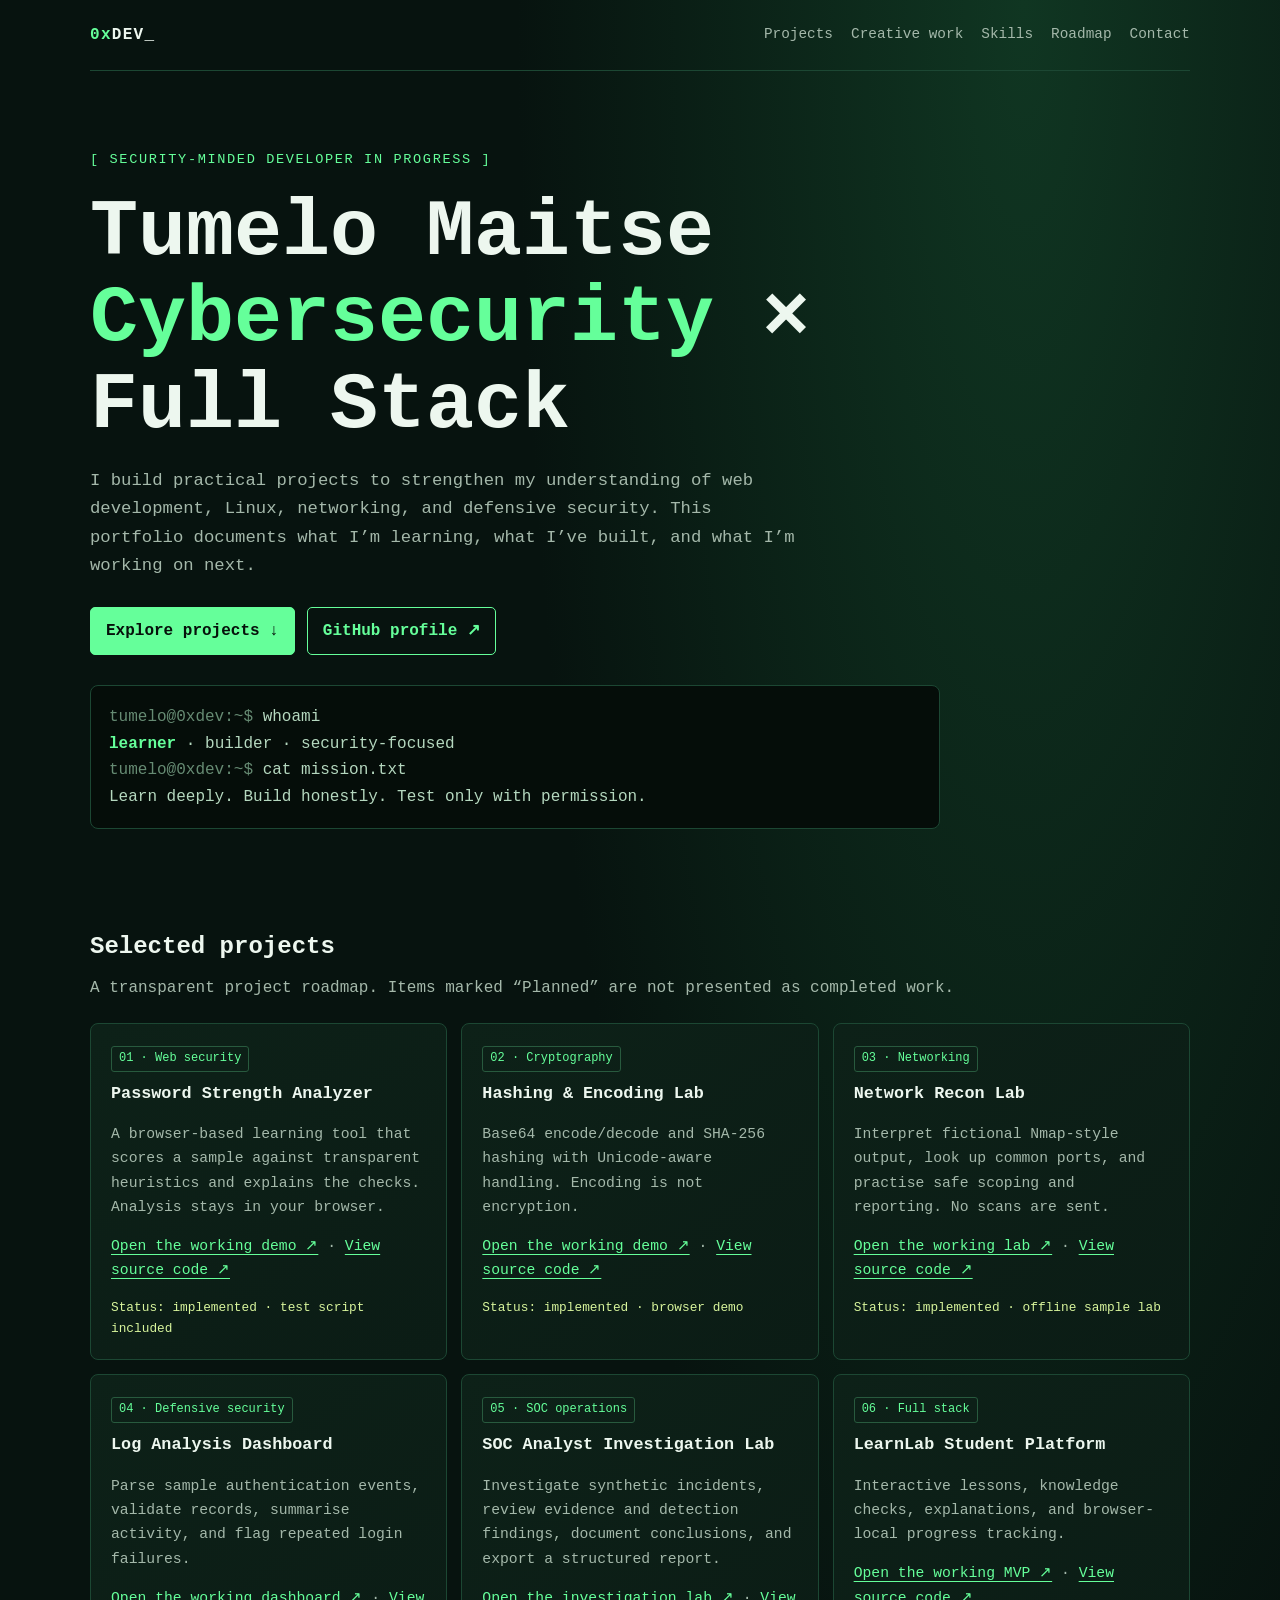
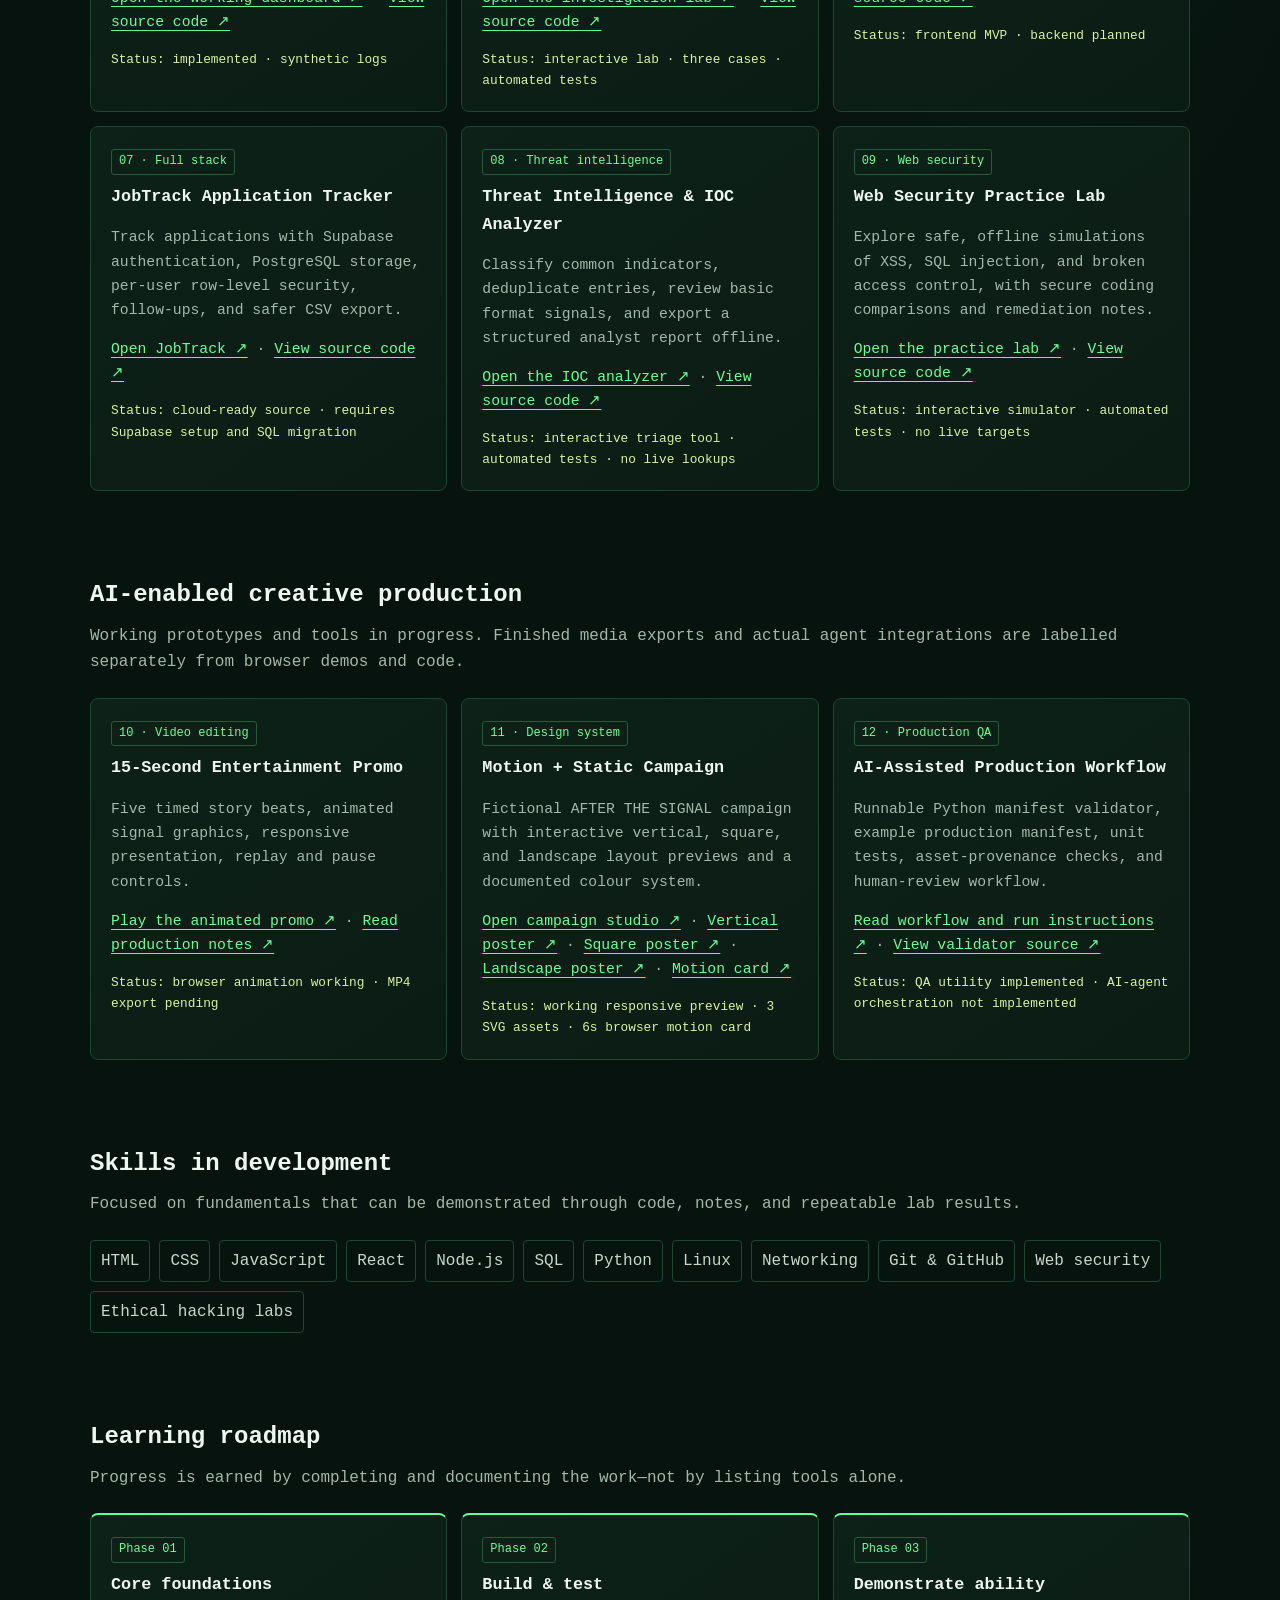
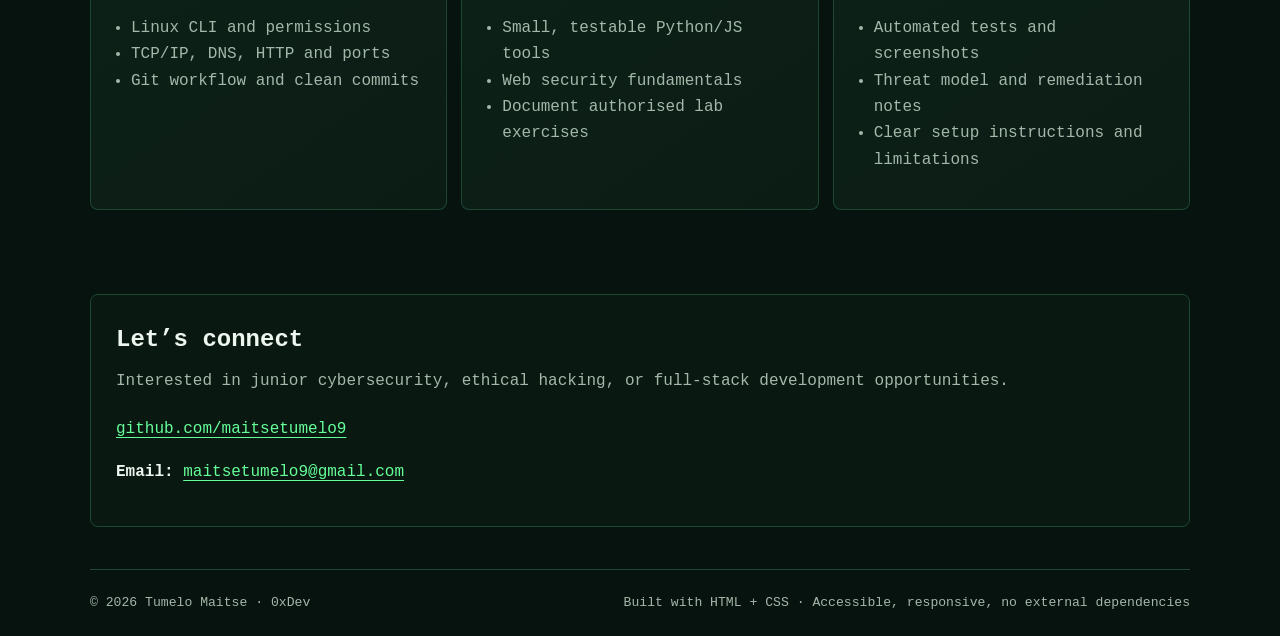
==== commit fe5ed051: "Show campaign poster assets and motion card in portfolio" ====
--- a/index.html
+++ b/index.html
@@ -57,7 +57,7 @@
         <p class="sub">Working prototypes and tools in progress. Finished media exports and actual agent integrations are labelled separately from browser demos and code.</p>
         <div class="grid">
           <article class="card"><span class="tag">10 · Video editing</span><h3>15-Second Entertainment Promo</h3><p>Five timed story beats, animated signal graphics, responsive presentation, replay and pause controls.</p><p><a href="projects/entertainment-supercut/index.html">Play the animated promo ↗</a> · <a href="projects/entertainment-supercut/README.md">Read production notes ↗</a></p><div class="status">Status: browser animation working · MP4 export pending</div></article>
-          <article class="card"><span class="tag">11 · Design system</span><h3>Motion + Static Campaign</h3><p>Fictional AFTER THE SIGNAL campaign with interactive vertical, square, and landscape layout previews and a documented colour system.</p><p><a href="projects/campaign-motion-static/index.html">Open campaign studio ↗</a> · <a href="projects/campaign-motion-static/README.md">Read QA checklist ↗</a></p><div class="status">Status: responsive preview working · separate image exports pending</div></article>
+          <article class="card"><span class="tag">11 · Design system</span><h3>Motion + Static Campaign</h3><p>Fictional AFTER THE SIGNAL campaign with interactive vertical, square, and landscape layout previews and a documented colour system.</p><p><a href="projects/campaign-motion-static/index.html">Open campaign studio ↗</a> · <a href="projects/campaign-motion-static/poster-vertical.svg">Vertical poster ↗</a> · <a href="projects/campaign-motion-static/poster-square.svg">Square poster ↗</a> · <a href="projects/campaign-motion-static/poster-landscape.svg">Landscape poster ↗</a> · <a href="projects/campaign-motion-static/motion-title-card.html">Motion card ↗</a></p><div class="status">Status: working responsive preview · 3 SVG assets · 6s browser motion card</div></article>
           <article class="card"><span class="tag">12 · Production QA</span><h3>AI-Assisted Production Workflow</h3><p>Runnable Python manifest validator, example production manifest, unit tests, asset-provenance checks, and human-review workflow.</p><p><a href="projects/ai-assisted-production-workflow/README.md">Read workflow and run instructions ↗</a> · <a href="projects/ai-assisted-production-workflow/validate_manifest.py">View validator source ↗</a></p><div class="status">Status: QA utility implemented · AI-agent orchestration not implemented</div></article>
         </div>
       </section>
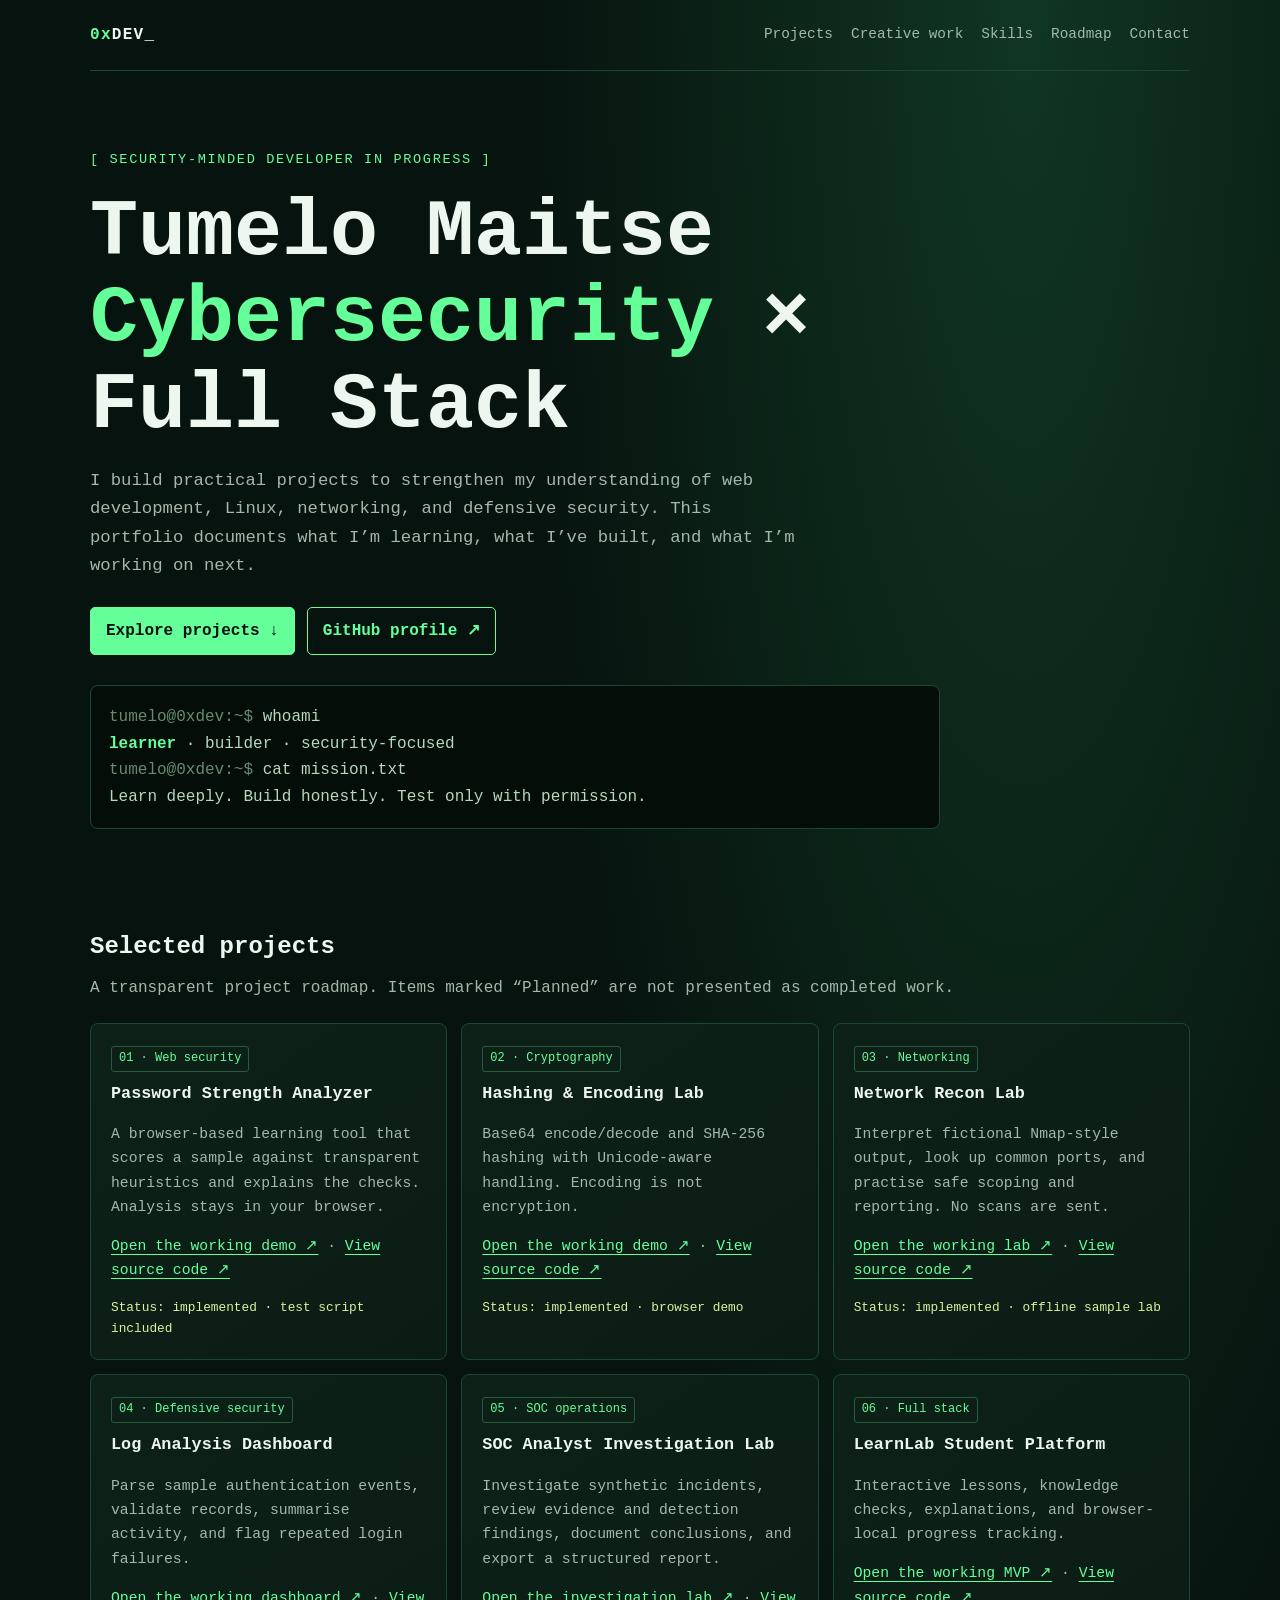
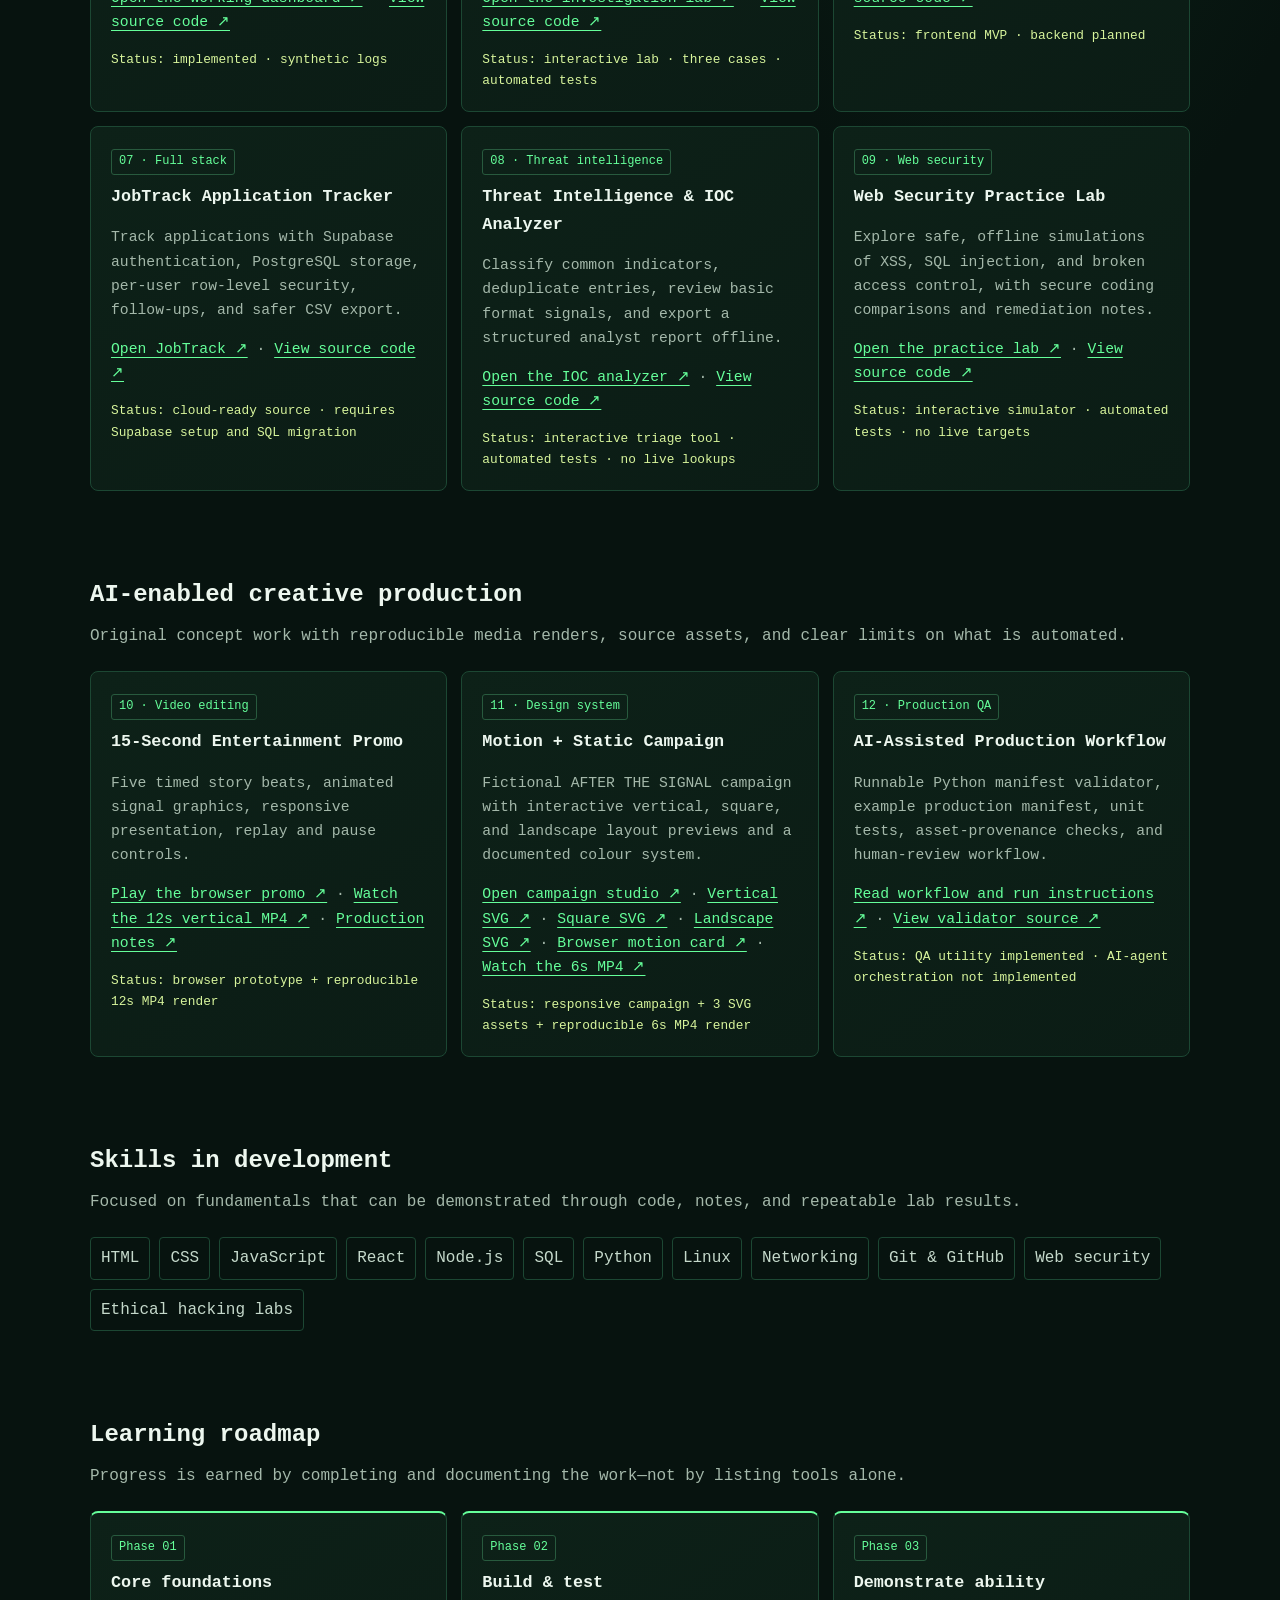
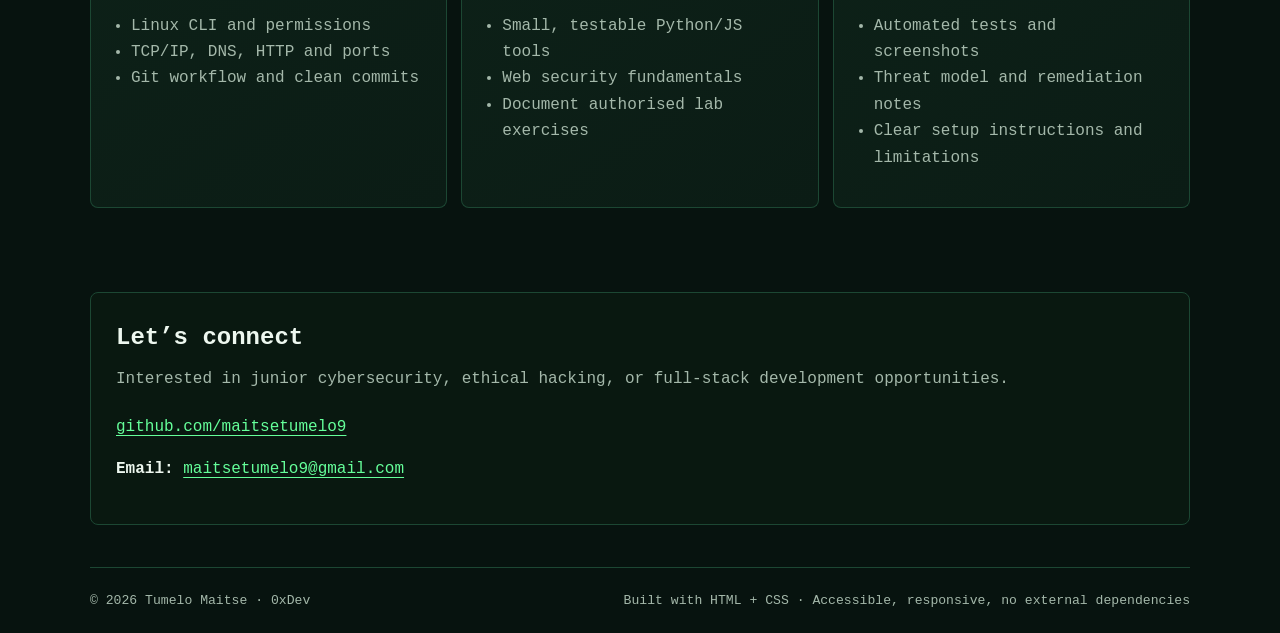
==== commit c7c90772: "Link the actual creative video deliverables from the portfolio" ====
--- a/index.html
+++ b/index.html
@@ -54,10 +54,10 @@
       </section>
       <section id="creative">
         <h2>AI-enabled creative production</h2>
-        <p class="sub">Working prototypes and tools in progress. Finished media exports and actual agent integrations are labelled separately from browser demos and code.</p>
+        <p class="sub">Original concept work with reproducible media renders, source assets, and clear limits on what is automated.</p>
         <div class="grid">
-          <article class="card"><span class="tag">10 · Video editing</span><h3>15-Second Entertainment Promo</h3><p>Five timed story beats, animated signal graphics, responsive presentation, replay and pause controls.</p><p><a href="projects/entertainment-supercut/index.html">Play the animated promo ↗</a> · <a href="projects/entertainment-supercut/README.md">Read production notes ↗</a></p><div class="status">Status: browser animation working · MP4 export pending</div></article>
-          <article class="card"><span class="tag">11 · Design system</span><h3>Motion + Static Campaign</h3><p>Fictional AFTER THE SIGNAL campaign with interactive vertical, square, and landscape layout previews and a documented colour system.</p><p><a href="projects/campaign-motion-static/index.html">Open campaign studio ↗</a> · <a href="projects/campaign-motion-static/poster-vertical.svg">Vertical poster ↗</a> · <a href="projects/campaign-motion-static/poster-square.svg">Square poster ↗</a> · <a href="projects/campaign-motion-static/poster-landscape.svg">Landscape poster ↗</a> · <a href="projects/campaign-motion-static/motion-title-card.html">Motion card ↗</a></p><div class="status">Status: working responsive preview · 3 SVG assets · 6s browser motion card</div></article>
+          <article class="card"><span class="tag">10 · Video editing</span><h3>15-Second Entertainment Promo</h3><p>Five timed story beats, animated signal graphics, responsive presentation, replay and pause controls.</p><p><a href="projects/entertainment-supercut/index.html">Play the browser promo ↗</a> · <a href="projects/entertainment-supercut/after-the-signal-teaser.mp4">Watch the 12s vertical MP4 ↗</a> · <a href="projects/entertainment-supercut/README.md">Production notes ↗</a></p><div class="status">Status: browser prototype + reproducible 12s MP4 render</div></article>
+          <article class="card"><span class="tag">11 · Design system</span><h3>Motion + Static Campaign</h3><p>Fictional AFTER THE SIGNAL campaign with interactive vertical, square, and landscape layout previews and a documented colour system.</p><p><a href="projects/campaign-motion-static/index.html">Open campaign studio ↗</a> · <a href="projects/campaign-motion-static/poster-vertical.svg">Vertical SVG ↗</a> · <a href="projects/campaign-motion-static/poster-square.svg">Square SVG ↗</a> · <a href="projects/campaign-motion-static/poster-landscape.svg">Landscape SVG ↗</a> · <a href="projects/campaign-motion-static/motion-title-card.html">Browser motion card ↗</a> · <a href="projects/campaign-motion-static/campaign-motion-card.mp4">Watch the 6s MP4 ↗</a></p><div class="status">Status: responsive campaign + 3 SVG assets + reproducible 6s MP4 render</div></article>
           <article class="card"><span class="tag">12 · Production QA</span><h3>AI-Assisted Production Workflow</h3><p>Runnable Python manifest validator, example production manifest, unit tests, asset-provenance checks, and human-review workflow.</p><p><a href="projects/ai-assisted-production-workflow/README.md">Read workflow and run instructions ↗</a> · <a href="projects/ai-assisted-production-workflow/validate_manifest.py">View validator source ↗</a></p><div class="status">Status: QA utility implemented · AI-agent orchestration not implemented</div></article>
         </div>
       </section>
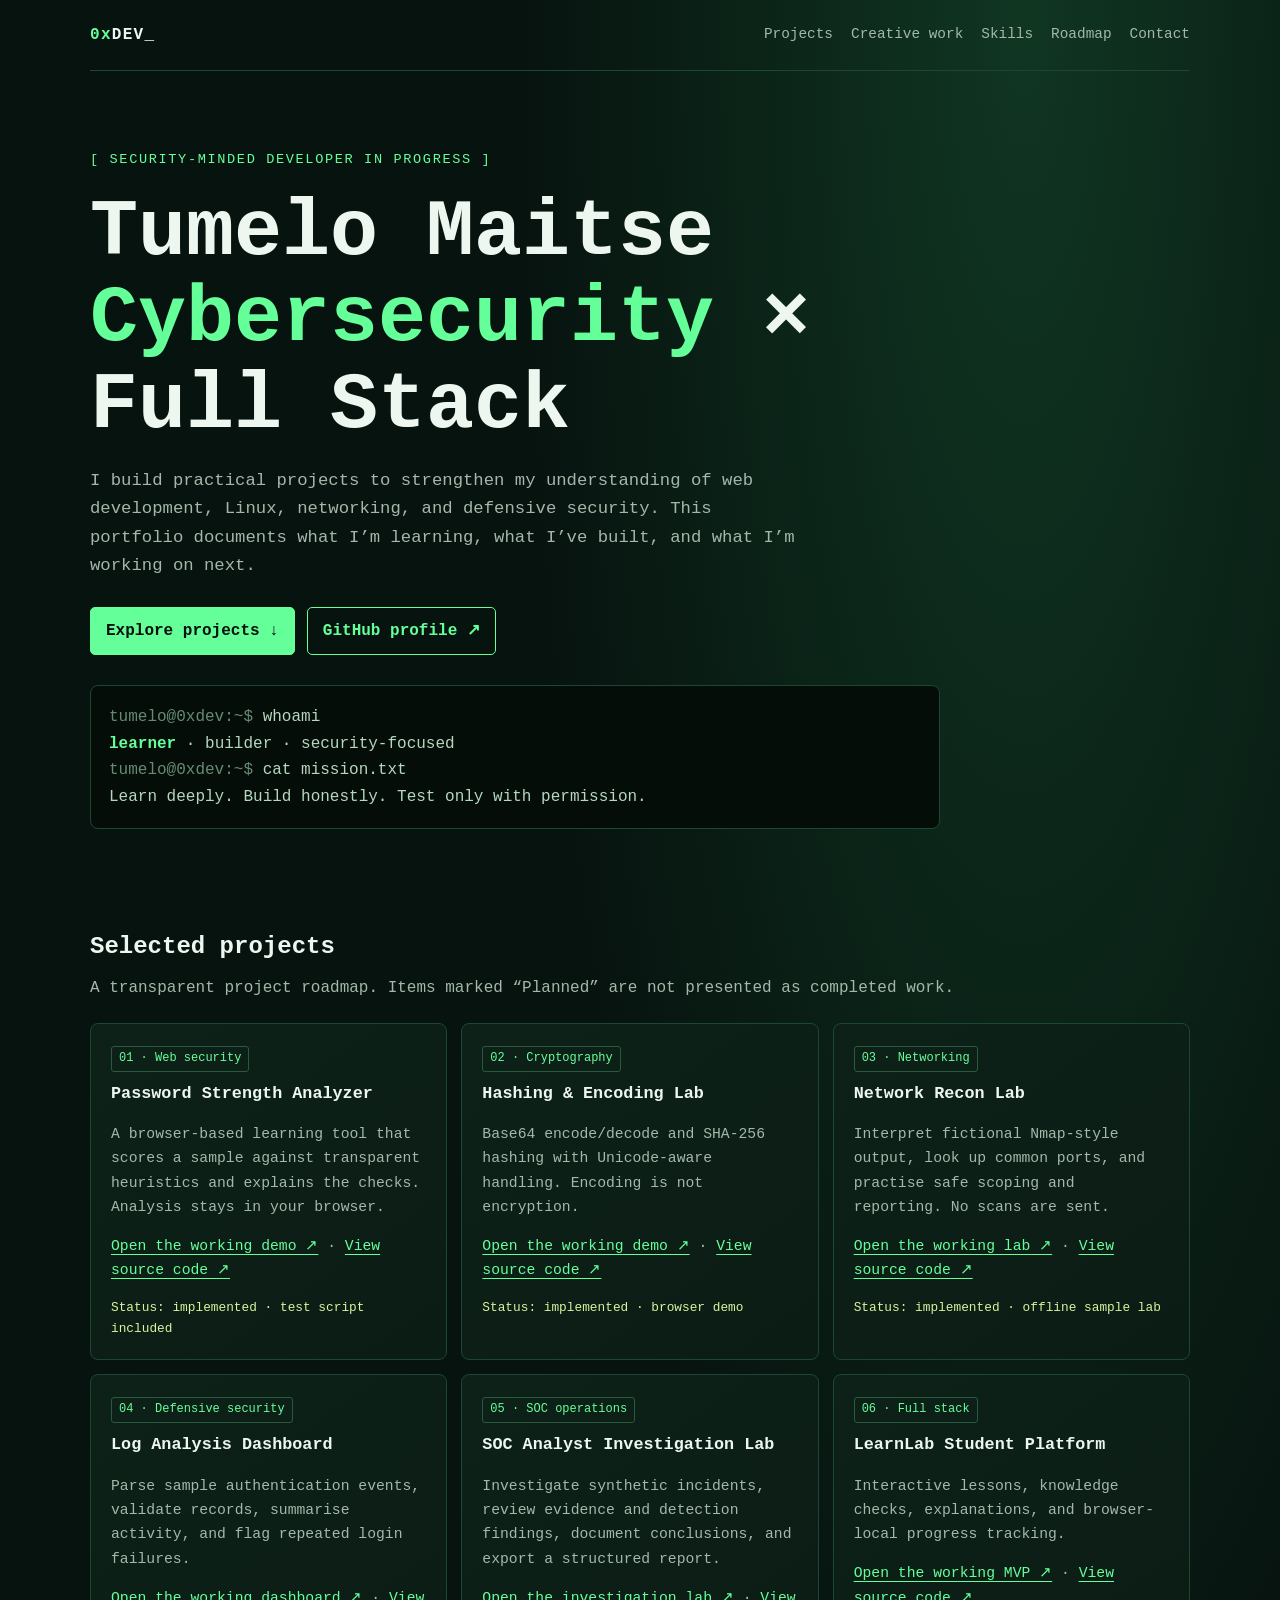
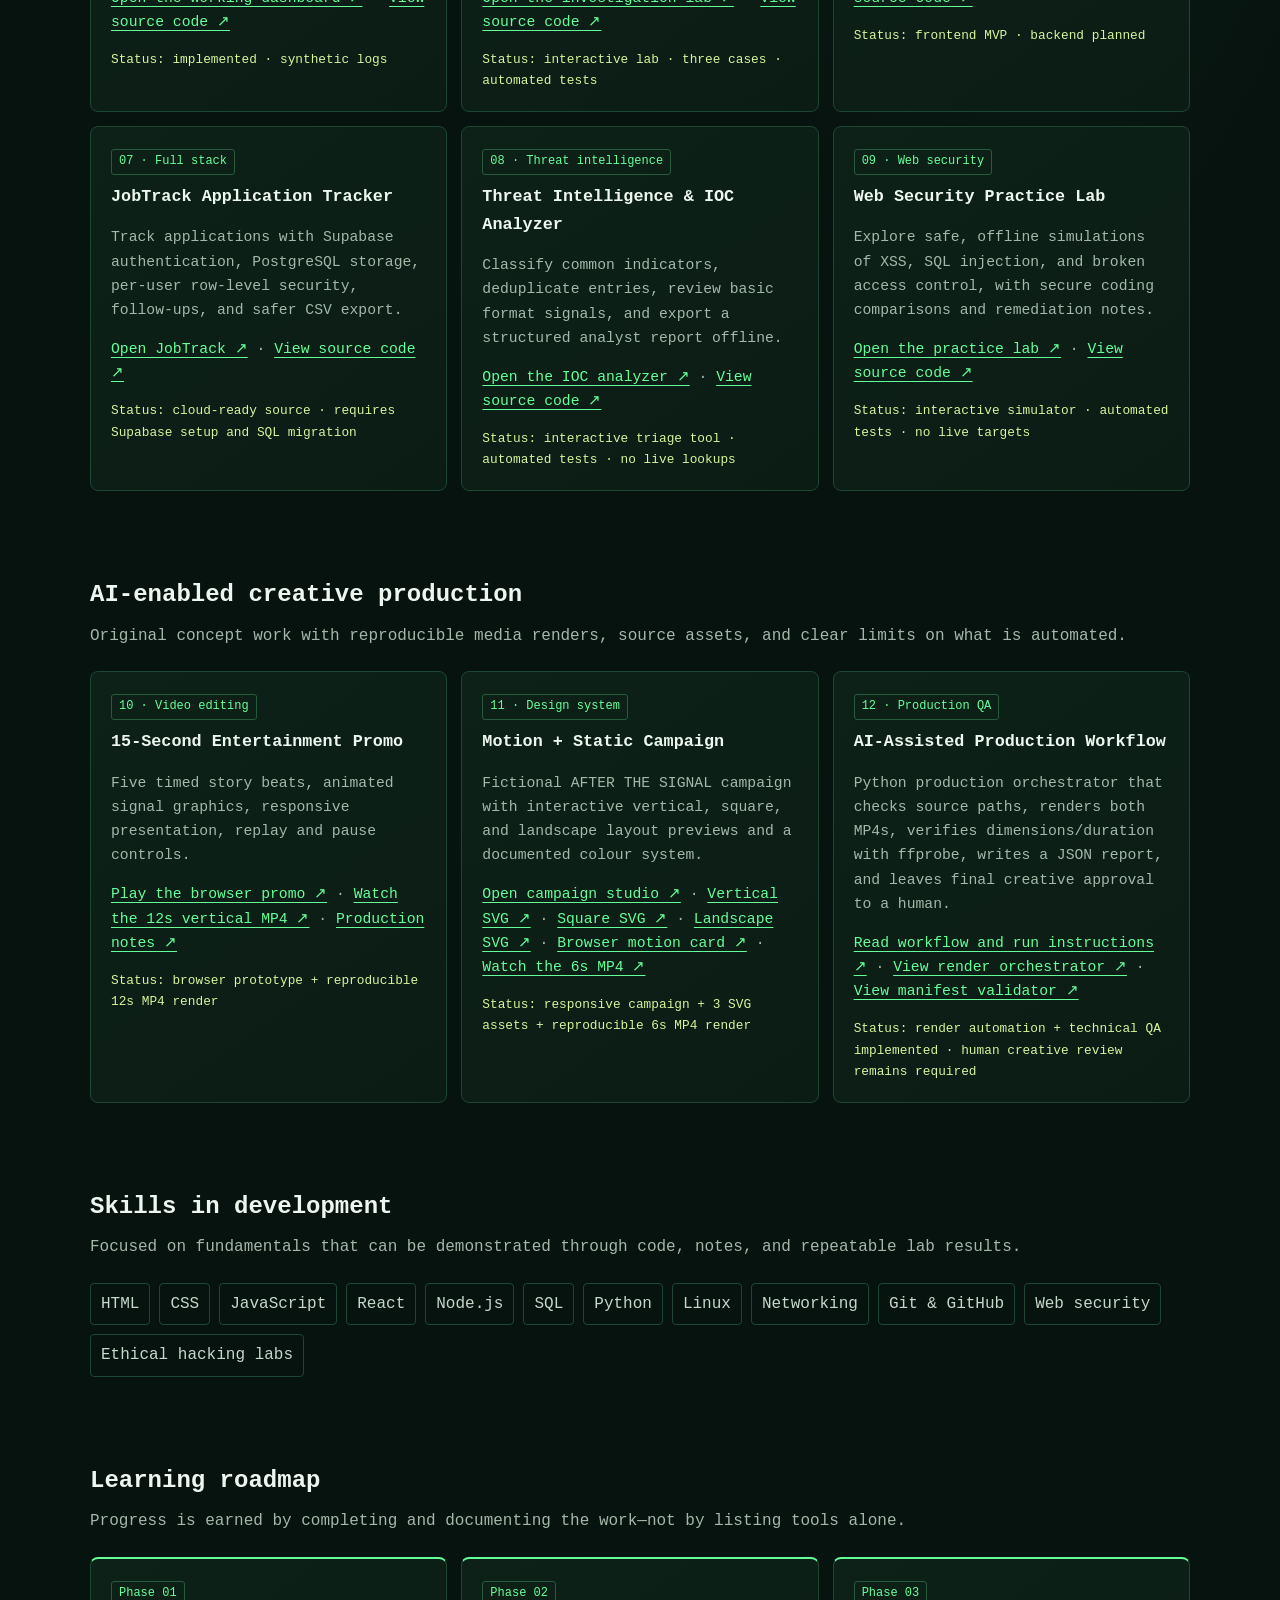
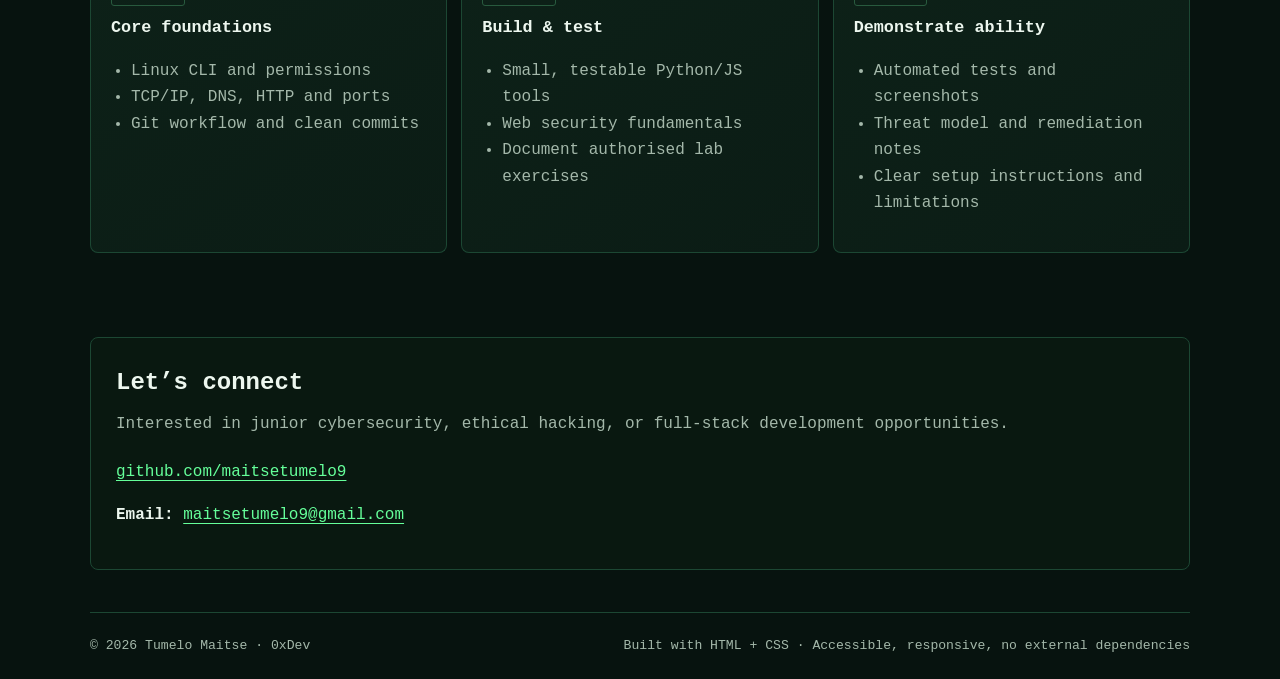
==== commit 07800c57: "Update portfolio card with the production orchestrator deliverable" ====
--- a/index.html
+++ b/index.html
@@ -58,7 +58,7 @@
         <div class="grid">
           <article class="card"><span class="tag">10 · Video editing</span><h3>15-Second Entertainment Promo</h3><p>Five timed story beats, animated signal graphics, responsive presentation, replay and pause controls.</p><p><a href="projects/entertainment-supercut/index.html">Play the browser promo ↗</a> · <a href="projects/entertainment-supercut/after-the-signal-teaser.mp4">Watch the 12s vertical MP4 ↗</a> · <a href="projects/entertainment-supercut/README.md">Production notes ↗</a></p><div class="status">Status: browser prototype + reproducible 12s MP4 render</div></article>
           <article class="card"><span class="tag">11 · Design system</span><h3>Motion + Static Campaign</h3><p>Fictional AFTER THE SIGNAL campaign with interactive vertical, square, and landscape layout previews and a documented colour system.</p><p><a href="projects/campaign-motion-static/index.html">Open campaign studio ↗</a> · <a href="projects/campaign-motion-static/poster-vertical.svg">Vertical SVG ↗</a> · <a href="projects/campaign-motion-static/poster-square.svg">Square SVG ↗</a> · <a href="projects/campaign-motion-static/poster-landscape.svg">Landscape SVG ↗</a> · <a href="projects/campaign-motion-static/motion-title-card.html">Browser motion card ↗</a> · <a href="projects/campaign-motion-static/campaign-motion-card.mp4">Watch the 6s MP4 ↗</a></p><div class="status">Status: responsive campaign + 3 SVG assets + reproducible 6s MP4 render</div></article>
-          <article class="card"><span class="tag">12 · Production QA</span><h3>AI-Assisted Production Workflow</h3><p>Runnable Python manifest validator, example production manifest, unit tests, asset-provenance checks, and human-review workflow.</p><p><a href="projects/ai-assisted-production-workflow/README.md">Read workflow and run instructions ↗</a> · <a href="projects/ai-assisted-production-workflow/validate_manifest.py">View validator source ↗</a></p><div class="status">Status: QA utility implemented · AI-agent orchestration not implemented</div></article>
+          <article class="card"><span class="tag">12 · Production QA</span><h3>AI-Assisted Production Workflow</h3><p>Python production orchestrator that checks source paths, renders both MP4s, verifies dimensions/duration with ffprobe, writes a JSON report, and leaves final creative approval to a human.</p><p><a href="projects/ai-assisted-production-workflow/README.md">Read workflow and run instructions ↗</a> · <a href="projects/ai-assisted-production-workflow/run_production.py">View render orchestrator ↗</a> · <a href="projects/ai-assisted-production-workflow/validate_manifest.py">View manifest validator ↗</a></p><div class="status">Status: render automation + technical QA implemented · human creative review remains required</div></article>
         </div>
       </section>
       <section id="skills">
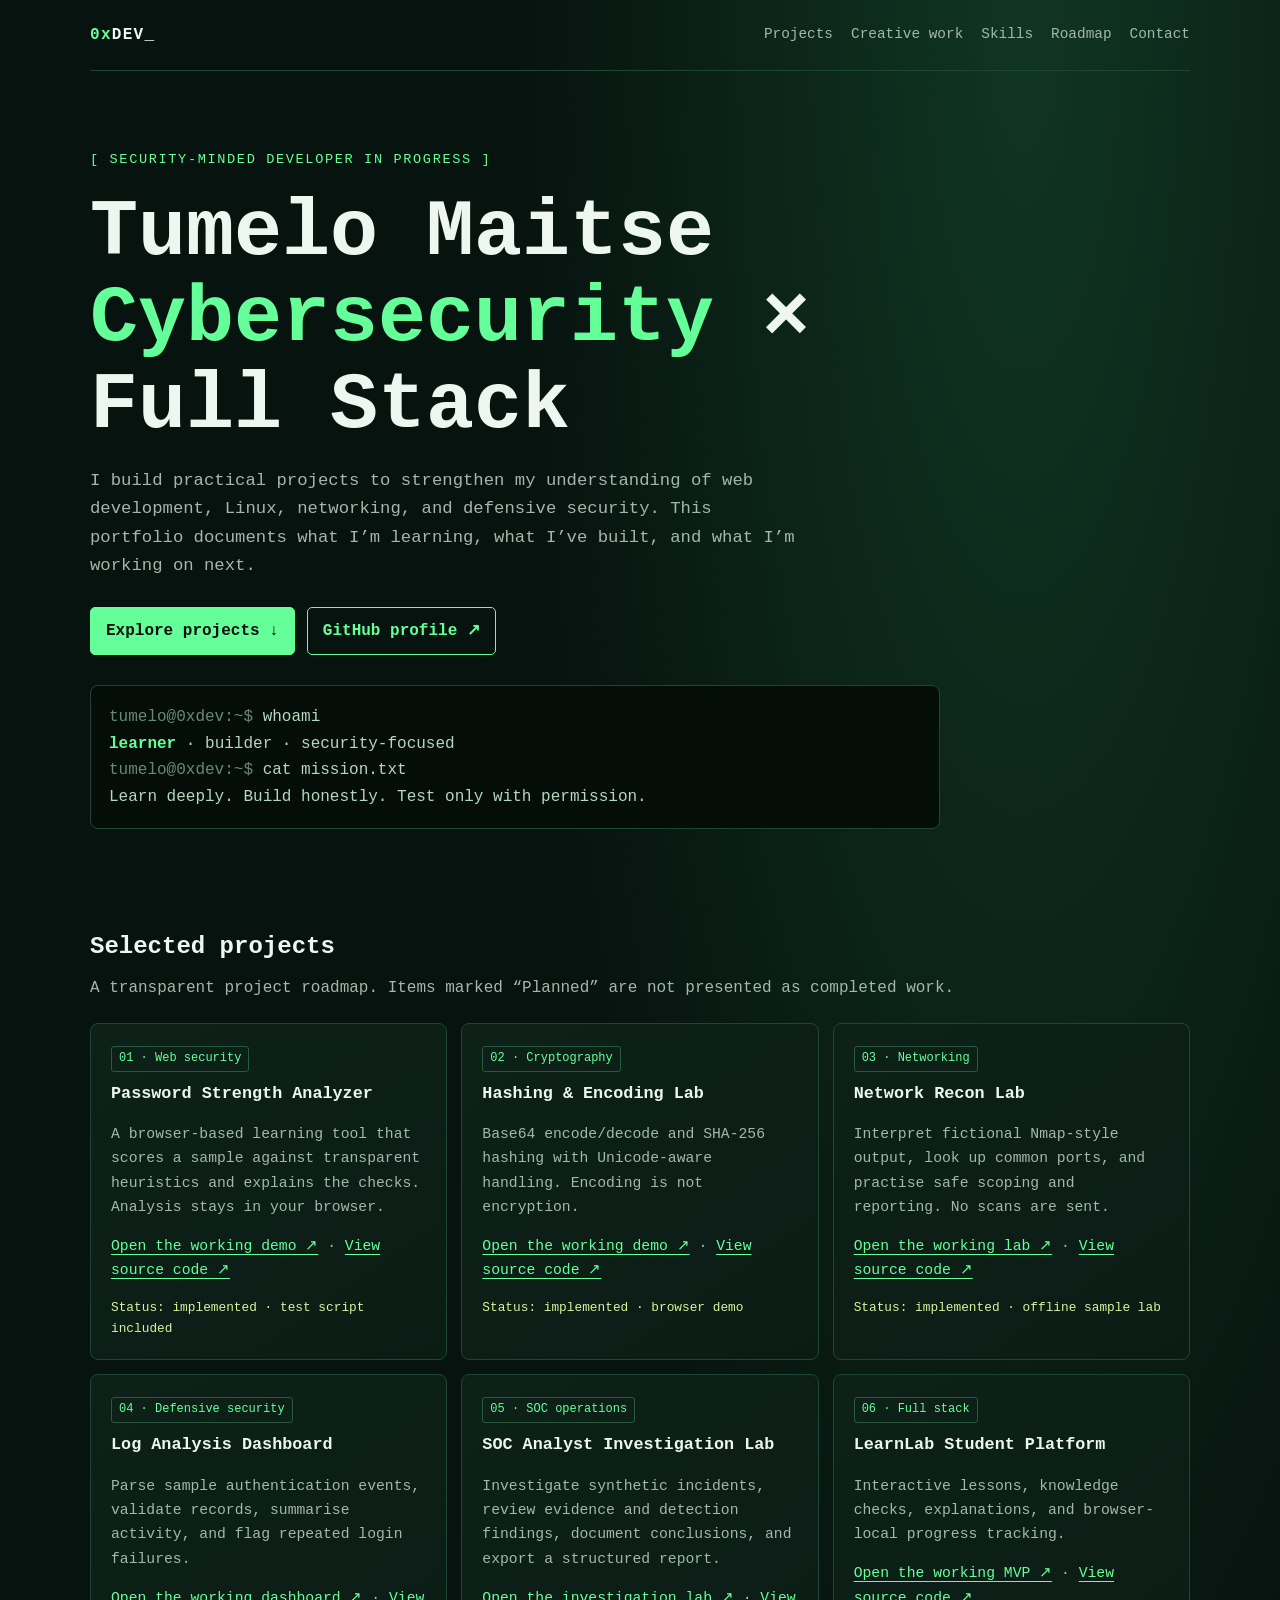
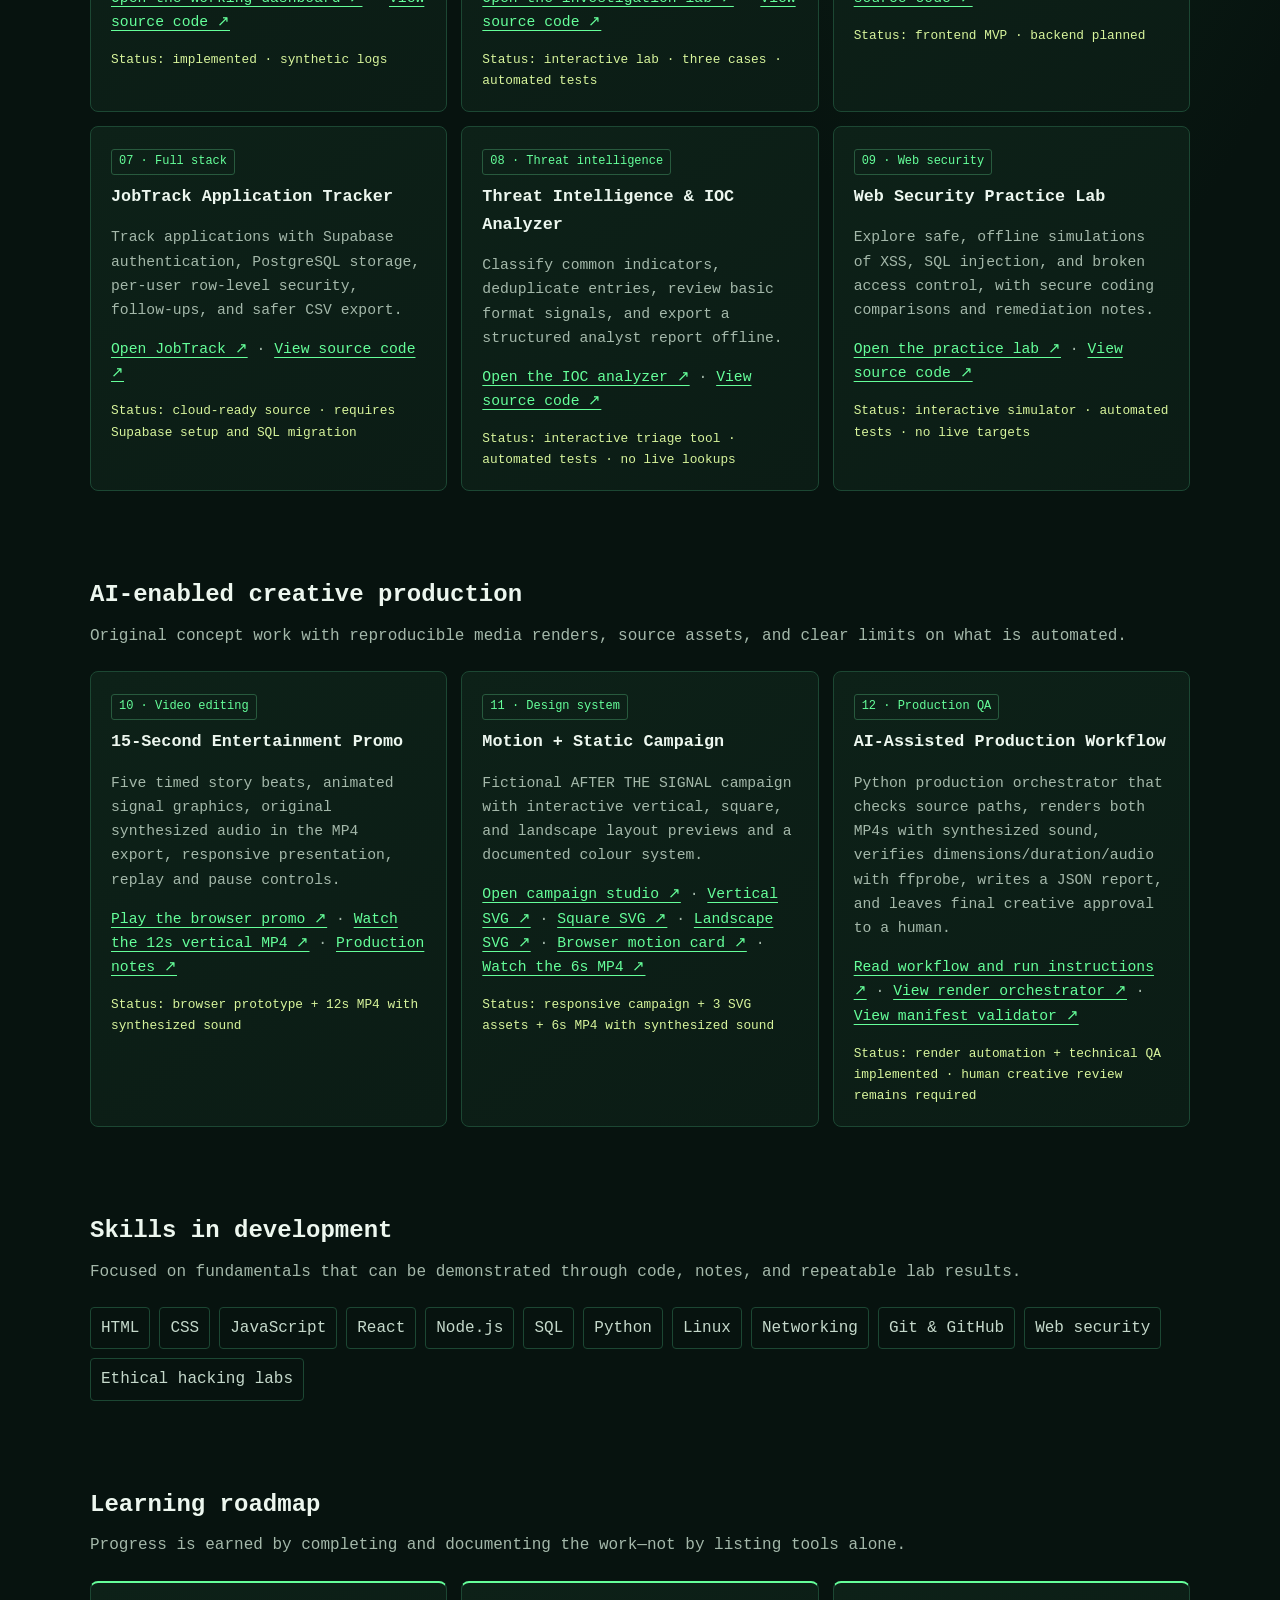
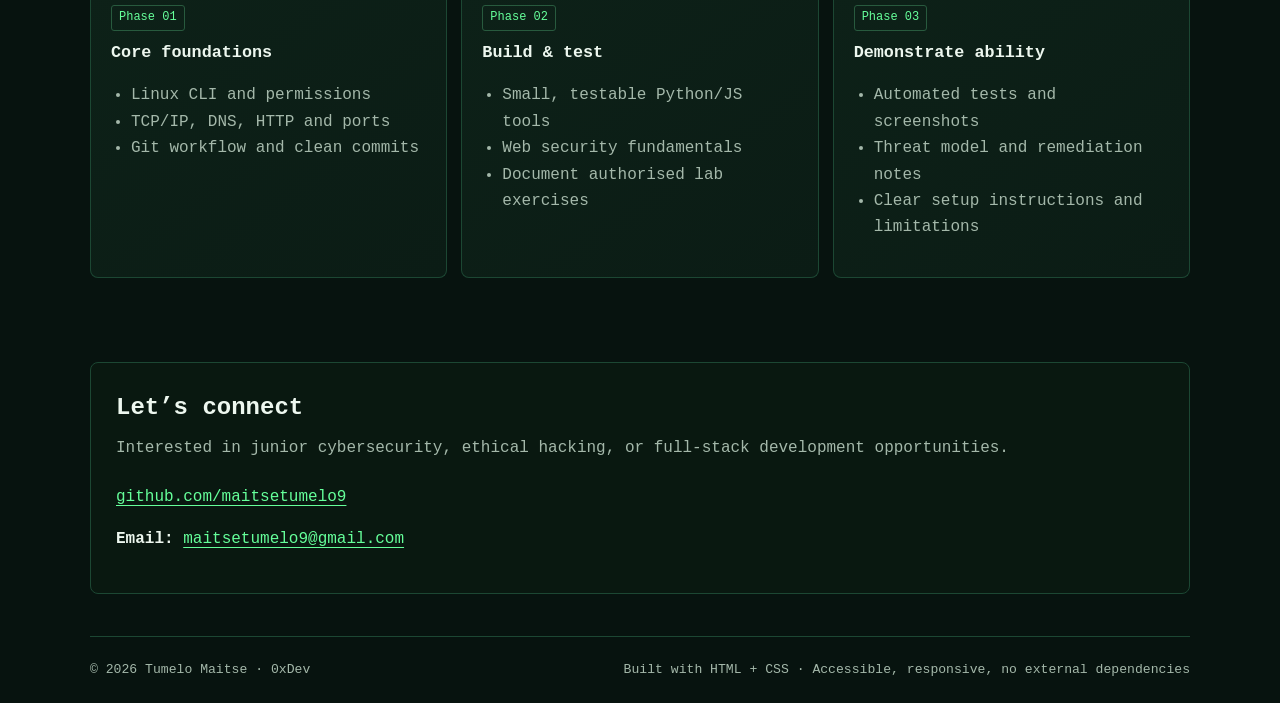
==== commit 66b5306c: "Update portfolio project cards for sound-enabled exports" ====
--- a/index.html
+++ b/index.html
@@ -56,9 +56,9 @@
         <h2>AI-enabled creative production</h2>
         <p class="sub">Original concept work with reproducible media renders, source assets, and clear limits on what is automated.</p>
         <div class="grid">
-          <article class="card"><span class="tag">10 · Video editing</span><h3>15-Second Entertainment Promo</h3><p>Five timed story beats, animated signal graphics, responsive presentation, replay and pause controls.</p><p><a href="projects/entertainment-supercut/index.html">Play the browser promo ↗</a> · <a href="projects/entertainment-supercut/after-the-signal-teaser.mp4">Watch the 12s vertical MP4 ↗</a> · <a href="projects/entertainment-supercut/README.md">Production notes ↗</a></p><div class="status">Status: browser prototype + reproducible 12s MP4 render</div></article>
-          <article class="card"><span class="tag">11 · Design system</span><h3>Motion + Static Campaign</h3><p>Fictional AFTER THE SIGNAL campaign with interactive vertical, square, and landscape layout previews and a documented colour system.</p><p><a href="projects/campaign-motion-static/index.html">Open campaign studio ↗</a> · <a href="projects/campaign-motion-static/poster-vertical.svg">Vertical SVG ↗</a> · <a href="projects/campaign-motion-static/poster-square.svg">Square SVG ↗</a> · <a href="projects/campaign-motion-static/poster-landscape.svg">Landscape SVG ↗</a> · <a href="projects/campaign-motion-static/motion-title-card.html">Browser motion card ↗</a> · <a href="projects/campaign-motion-static/campaign-motion-card.mp4">Watch the 6s MP4 ↗</a></p><div class="status">Status: responsive campaign + 3 SVG assets + reproducible 6s MP4 render</div></article>
-          <article class="card"><span class="tag">12 · Production QA</span><h3>AI-Assisted Production Workflow</h3><p>Python production orchestrator that checks source paths, renders both MP4s, verifies dimensions/duration with ffprobe, writes a JSON report, and leaves final creative approval to a human.</p><p><a href="projects/ai-assisted-production-workflow/README.md">Read workflow and run instructions ↗</a> · <a href="projects/ai-assisted-production-workflow/run_production.py">View render orchestrator ↗</a> · <a href="projects/ai-assisted-production-workflow/validate_manifest.py">View manifest validator ↗</a></p><div class="status">Status: render automation + technical QA implemented · human creative review remains required</div></article>
+          <article class="card"><span class="tag">10 · Video editing</span><h3>15-Second Entertainment Promo</h3><p>Five timed story beats, animated signal graphics, original synthesized audio in the MP4 export, responsive presentation, replay and pause controls.</p><p><a href="projects/entertainment-supercut/index.html">Play the browser promo ↗</a> · <a href="projects/entertainment-supercut/after-the-signal-teaser.mp4">Watch the 12s vertical MP4 ↗</a> · <a href="projects/entertainment-supercut/README.md">Production notes ↗</a></p><div class="status">Status: browser prototype + 12s MP4 with synthesized sound</div></article>
+          <article class="card"><span class="tag">11 · Design system</span><h3>Motion + Static Campaign</h3><p>Fictional AFTER THE SIGNAL campaign with interactive vertical, square, and landscape layout previews and a documented colour system.</p><p><a href="projects/campaign-motion-static/index.html">Open campaign studio ↗</a> · <a href="projects/campaign-motion-static/poster-vertical.svg">Vertical SVG ↗</a> · <a href="projects/campaign-motion-static/poster-square.svg">Square SVG ↗</a> · <a href="projects/campaign-motion-static/poster-landscape.svg">Landscape SVG ↗</a> · <a href="projects/campaign-motion-static/motion-title-card.html">Browser motion card ↗</a> · <a href="projects/campaign-motion-static/campaign-motion-card.mp4">Watch the 6s MP4 ↗</a></p><div class="status">Status: responsive campaign + 3 SVG assets + 6s MP4 with synthesized sound</div></article>
+          <article class="card"><span class="tag">12 · Production QA</span><h3>AI-Assisted Production Workflow</h3><p>Python production orchestrator that checks source paths, renders both MP4s with synthesized sound, verifies dimensions/duration/audio with ffprobe, writes a JSON report, and leaves final creative approval to a human.</p><p><a href="projects/ai-assisted-production-workflow/README.md">Read workflow and run instructions ↗</a> · <a href="projects/ai-assisted-production-workflow/run_production.py">View render orchestrator ↗</a> · <a href="projects/ai-assisted-production-workflow/validate_manifest.py">View manifest validator ↗</a></p><div class="status">Status: render automation + technical QA implemented · human creative review remains required</div></article>
         </div>
       </section>
       <section id="skills">
